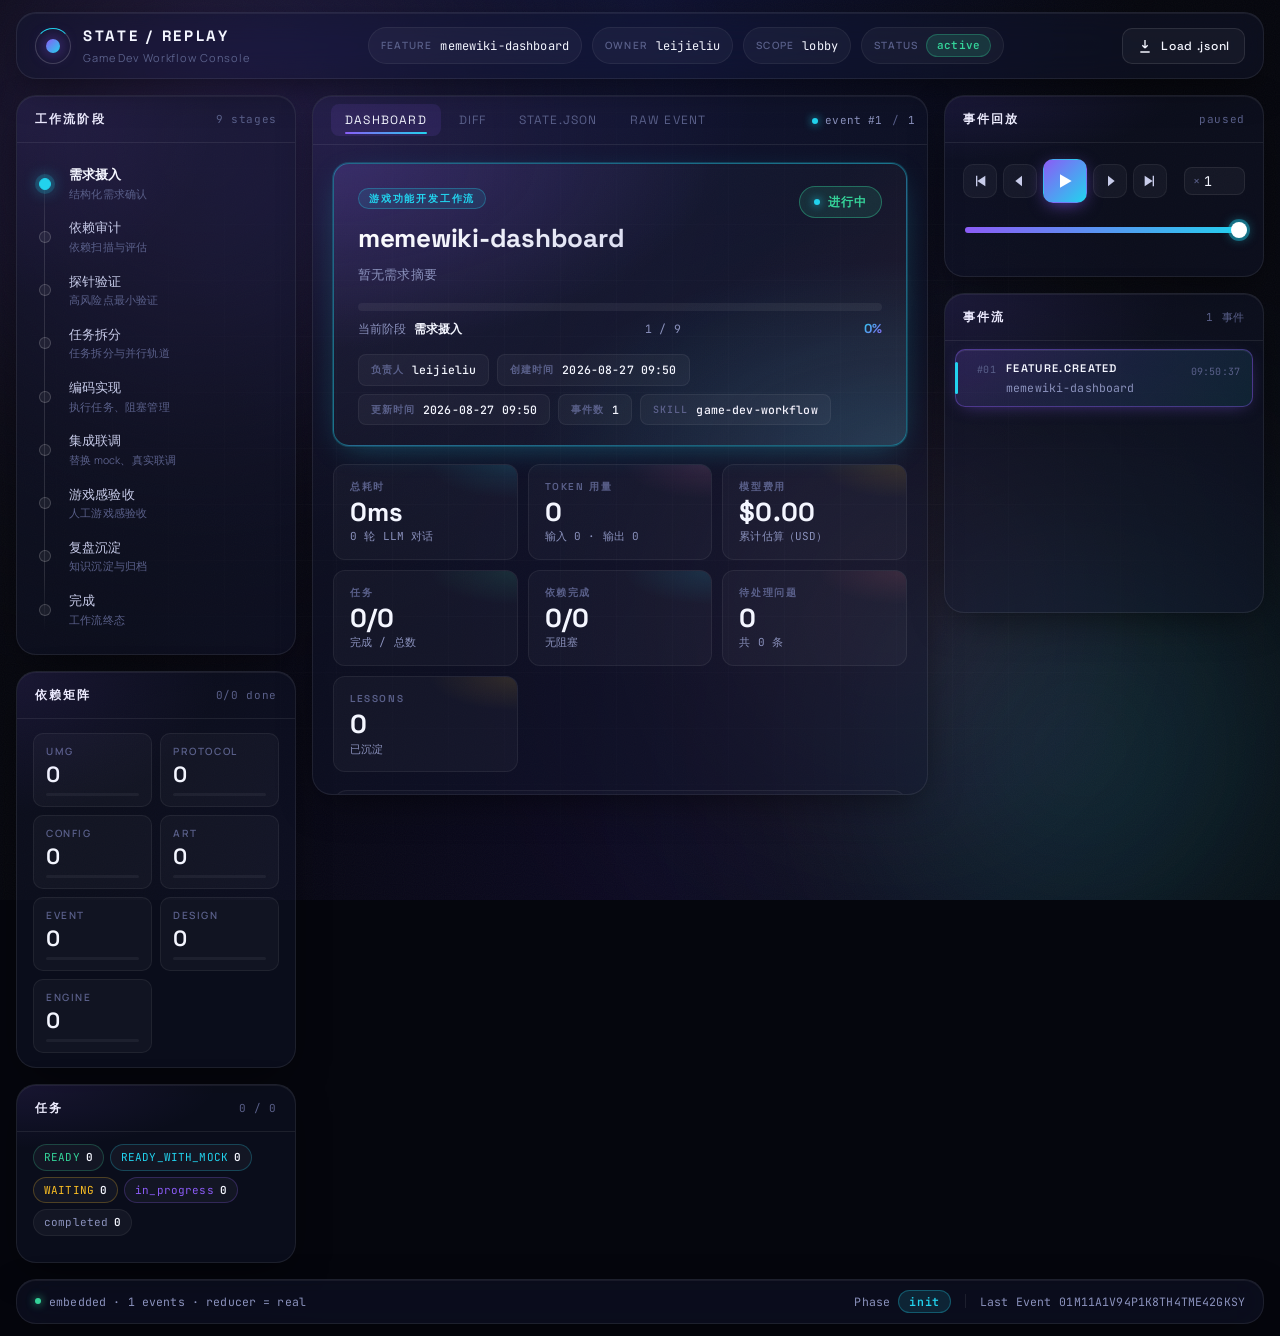
==== .record/leijieliu/workflow/memewiki-dashboard/state.html @ 656564f1 "[leijieliu][memewiki-dashboard] feature-create memewiki-dashboard" ====
<!DOCTYPE html>
<html lang="zh-CN">
<head>
  <meta charset="UTF-8" />
  <meta name="viewport" content="width=device-width, initial-scale=1.0" />
  <title>State Replay · Game Dev Workflow</title>

  <!-- 字体（远程；离线时浏览器回退到 system-ui） -->
  <link rel="preconnect" href="https://fonts.googleapis.com" />
  <link rel="preconnect" href="https://fonts.gstatic.com" crossorigin />
  <link href="https://fonts.googleapis.com/css2?family=Space+Grotesk:wght@400;500;600;700&family=Manrope:wght@300;400;500;600;700&family=JetBrains+Mono:wght@300;400;500;600&display=swap" rel="stylesheet" />

  <style>
/* ==========================================================
   Game Dev Workflow Console · Glassmorphism Deep-Space Theme
   ========================================================== */

/* --- 设计令牌 --- */
:root {
  /* 深空底色 */
  --bg-0: #05060d;
  --bg-1: #0a0c1a;
  --bg-2: #11142a;

  /* 玻璃面板 */
  --glass-bg: rgba(20, 24, 48, 0.42);
  --glass-bg-strong: rgba(28, 32, 60, 0.62);
  --glass-border: rgba(255, 255, 255, 0.08);
  --glass-border-strong: rgba(255, 255, 255, 0.16);
  --glass-shadow: 0 12px 40px -12px rgba(0, 0, 0, 0.6),
                  inset 0 1px 0 0 rgba(255, 255, 255, 0.06);

  /* 文字 */
  --text-0: #f4f6ff;
  --text-1: #c8ccea;
  --text-2: #8b92bd;
  --text-3: #5a608a;

  /* 强调色（霓虹） */
  --accent-violet: #8b5cf6;
  --accent-cyan: #22d3ee;
  --accent-magenta: #f472b6;
  --accent-amber: #fbbf24;
  --accent-emerald: #34d399;
  --accent-rose: #fb7185;

  /* 渐变 */
  --grad-primary: linear-gradient(135deg, #8b5cf6 0%, #22d3ee 100%);
  --grad-warm: linear-gradient(135deg, #f472b6 0%, #fbbf24 100%);

  /* 字体 */
  --font-display: 'Space Grotesk', system-ui, sans-serif;
  --font-body: 'Manrope', system-ui, sans-serif;
  --font-mono: 'JetBrains Mono', 'Fira Code', monospace;

  /* 节奏 */
  --r-sm: 8px;
  --r-md: 14px;
  --r-lg: 20px;
  --r-xl: 28px;
}

/* --- 重置 --- */
*, *::before, *::after { box-sizing: border-box; }
html, body { margin: 0; padding: 0; }
body {
  font-family: var(--font-body);
  font-size: 14px;
  line-height: 1.5;
  color: var(--text-1);
  background: var(--bg-0);
  min-height: 100vh;
  overflow-x: hidden;
  -webkit-font-smoothing: antialiased;
  letter-spacing: 0.01em;
}
button { font-family: inherit; cursor: pointer; border: none; background: none; color: inherit; }
input, select { font-family: inherit; color: inherit; }
ol, ul { list-style: none; padding: 0; margin: 0; }
h1, h2, h3, h4 { margin: 0; font-family: var(--font-display); font-weight: 600; }
code, pre { font-family: var(--font-mono); }

/* --- 深空背景 --- */
.cosmos {
  position: fixed; inset: 0; z-index: -1;
  background:
    radial-gradient(ellipse at top, #0d1030 0%, transparent 55%),
    radial-gradient(ellipse at bottom, #0a0820 0%, transparent 60%),
    var(--bg-0);
  overflow: hidden;
}
.nebula {
  position: absolute;
  border-radius: 50%;
  filter: blur(120px);
  opacity: 0.55;
  mix-blend-mode: screen;
  animation: drift 30s ease-in-out infinite alternate;
}
.nebula--violet {
  width: 700px; height: 700px;
  top: -200px; left: -150px;
  background: radial-gradient(circle, rgba(139, 92, 246, 0.6) 0%, transparent 70%);
}
.nebula--cyan {
  width: 600px; height: 600px;
  bottom: -150px; right: -100px;
  background: radial-gradient(circle, rgba(34, 211, 238, 0.45) 0%, transparent 70%);
  animation-delay: -10s;
}
.nebula--magenta {
  width: 500px; height: 500px;
  top: 40%; left: 50%;
  background: radial-gradient(circle, rgba(244, 114, 182, 0.35) 0%, transparent 70%);
  animation-delay: -20s;
}
@keyframes drift {
  0%   { transform: translate(0, 0) scale(1); }
  50%  { transform: translate(60px, -40px) scale(1.08); }
  100% { transform: translate(-40px, 50px) scale(0.95); }
}

.grid-overlay {
  position: absolute; inset: 0;
  background-image:
    linear-gradient(rgba(255,255,255,0.025) 1px, transparent 1px),
    linear-gradient(90deg, rgba(255,255,255,0.025) 1px, transparent 1px);
  background-size: 56px 56px;
  mask-image: radial-gradient(ellipse at center, black 30%, transparent 80%);
  -webkit-mask-image: radial-gradient(ellipse at center, black 30%, transparent 80%);
}
.noise {
  position: absolute; inset: 0;
  opacity: 0.06;
  pointer-events: none;
  background-image: url("data:image/svg+xml;utf8,<svg xmlns='http://www.w3.org/2000/svg' width='200' height='200'><filter id='n'><feTurbulence type='fractalNoise' baseFrequency='0.9'/></filter><rect width='200' height='200' filter='url(%23n)' opacity='0.7'/></svg>");
}

/* --- 玻璃通用样式 --- */
.glass {
  background: var(--glass-bg);
  backdrop-filter: blur(20px) saturate(140%);
  -webkit-backdrop-filter: blur(20px) saturate(140%);
  border: 1px solid var(--glass-border);
  box-shadow: var(--glass-shadow);
  border-radius: var(--r-lg);
}

/* --- 顶栏 --- */
.topbar {
  position: sticky; top: 12px;
  margin: 12px 16px 0;
  padding: 12px 18px;
  display: grid;
  grid-template-columns: auto 1fr auto;
  gap: 24px;
  align-items: center;
  z-index: 50;
  animation: slideDown 0.6s cubic-bezier(0.2, 0.8, 0.2, 1) both;
}
@keyframes slideDown {
  from { opacity: 0; transform: translateY(-12px); }
  to   { opacity: 1; transform: translateY(0); }
}

.topbar__brand { display: flex; align-items: center; gap: 12px; }
.brand-mark {
  position: relative; width: 36px; height: 36px;
  display: grid; place-items: center;
}
.brand-mark__dot {
  width: 14px; height: 14px; border-radius: 50%;
  background: var(--grad-primary);
  box-shadow: 0 0 16px rgba(139, 92, 246, 0.7);
  animation: pulse 2.4s ease-in-out infinite;
}
.brand-mark__ring {
  position: absolute; inset: 0;
  border: 1px solid rgba(255,255,255,0.18);
  border-radius: 50%;
  border-top-color: var(--accent-cyan);
  animation: spin 6s linear infinite;
}
@keyframes pulse {
  0%, 100% { transform: scale(1); opacity: 1; }
  50%      { transform: scale(1.18); opacity: 0.75; }
}
@keyframes spin { to { transform: rotate(360deg); } }

.brand-text__title {
  font-family: var(--font-display);
  font-weight: 700; font-size: 15px;
  letter-spacing: 0.18em;
  color: var(--text-0);
}
.brand-text__sub {
  font-size: 11px;
  color: var(--text-3);
  letter-spacing: 0.08em;
  margin-top: 2px;
}

.topbar__meta {
  display: flex; gap: 10px;
  flex-wrap: wrap;
  justify-content: center;
}
.meta-chip {
  display: inline-flex; align-items: center; gap: 8px;
  padding: 6px 12px;
  background: rgba(255,255,255,0.04);
  border: 1px solid rgba(255,255,255,0.06);
  border-radius: 999px;
  font-size: 12px;
}
.meta-chip__label {
  color: var(--text-3);
  letter-spacing: 0.12em;
  text-transform: uppercase;
  font-size: 10px;
  font-weight: 600;
}
.meta-chip__value {
  color: var(--text-0);
  font-family: var(--font-mono);
  font-size: 12px;
  max-width: 220px;
  overflow: hidden; text-overflow: ellipsis; white-space: nowrap;
}
.status-pill {
  padding: 2px 10px;
  border-radius: 999px;
  font-size: 11px;
  font-weight: 600;
  background: rgba(52, 211, 153, 0.15);
  color: var(--accent-emerald);
  border: 1px solid rgba(52, 211, 153, 0.3);
}
.status-pill[data-status="blocked"]   { background: rgba(251, 191, 36, 0.15); color: var(--accent-amber); border-color: rgba(251, 191, 36, 0.3);}
.status-pill[data-status="completed"] { background: rgba(34, 211, 238, 0.15); color: var(--accent-cyan); border-color: rgba(34, 211, 238, 0.3);}
.status-pill[data-status="abandoned"] { background: rgba(251, 113, 133, 0.15); color: var(--accent-rose); border-color: rgba(251, 113, 133, 0.3);}

.topbar__actions { display: flex; gap: 8px; }
.glass-button {
  display: inline-flex; align-items: center; gap: 8px;
  padding: 8px 14px;
  font-family: var(--font-display);
  font-size: 12px;
  font-weight: 500;
  letter-spacing: 0.06em;
  color: var(--text-0);
  background: rgba(255,255,255,0.04);
  border: 1px solid rgba(255,255,255,0.1);
  border-radius: 10px;
  transition: all 0.25s cubic-bezier(0.2, 0.8, 0.2, 1);
}
.glass-button:hover {
  background: rgba(139, 92, 246, 0.16);
  border-color: rgba(139, 92, 246, 0.45);
  transform: translateY(-1px);
  box-shadow: 0 6px 22px -8px rgba(139, 92, 246, 0.6);
}

/* --- 主体布局 --- */
.layout {
  display: grid;
  grid-template-columns: 320px 1fr 360px;
  gap: 16px;
  padding: 16px;
  align-items: start;
}
.col { display: flex; flex-direction: column; gap: 16px; }
.col--left  { animation: fadeUp 0.7s 0.1s both cubic-bezier(0.2, 0.8, 0.2, 1); }
.col--center{ animation: fadeUp 0.7s 0.2s both cubic-bezier(0.2, 0.8, 0.2, 1); min-height: 70vh;}
.col--right { animation: fadeUp 0.7s 0.3s both cubic-bezier(0.2, 0.8, 0.2, 1); }
@keyframes fadeUp {
  from { opacity: 0; transform: translateY(20px); }
  to   { opacity: 1; transform: translateY(0); }
}

@media (max-width: 1280px) {
  .layout { grid-template-columns: 280px 1fr 320px; }
}
@media (max-width: 1080px) {
  .layout { grid-template-columns: 1fr; }
}

/* --- 面板通用 --- */
.panel {
  position: relative;
  overflow: hidden;
}
.panel::before {
  content: ""; position: absolute; inset: 0;
  background: radial-gradient(120% 60% at 0% 0%, rgba(139,92,246,0.10), transparent 60%);
  pointer-events: none;
}
.panel__head {
  display: flex; align-items: center; justify-content: space-between;
  padding: 14px 18px;
  border-bottom: 1px solid var(--glass-border);
}
.panel__title {
  font-size: 12px;
  letter-spacing: 0.18em;
  text-transform: uppercase;
  color: var(--text-0);
  font-weight: 600;
}
.panel__hint {
  font-size: 11px;
  color: var(--text-3);
  font-family: var(--font-mono);
  letter-spacing: 0.06em;
}

/* --- 阶段时间线 --- */
.phase-list {
  padding: 14px 16px 18px;
  position: relative;
}
.phase-list::before {
  content: "";
  position: absolute;
  left: 27px; top: 22px; bottom: 22px;
  width: 1px;
  background: linear-gradient(to bottom, transparent, rgba(255,255,255,0.12) 12%, rgba(255,255,255,0.12) 88%, transparent);
}
.phase-item {
  position: relative;
  display: grid;
  grid-template-columns: 24px 1fr;
  gap: 12px;
  padding: 8px 0;
  align-items: center;
}
.phase-item__node {
  width: 12px; height: 12px;
  border-radius: 50%;
  background: rgba(255,255,255,0.06);
  border: 1px solid rgba(255,255,255,0.18);
  margin-left: 6px;
  position: relative;
  transition: all 0.3s ease;
}
.phase-item__label {
  display: flex; flex-direction: column;
}
.phase-item__name {
  font-size: 13px;
  color: var(--text-1);
  font-weight: 500;
}
.phase-item__desc {
  font-size: 10.5px;
  color: var(--text-3);
  margin-top: 2px;
  letter-spacing: 0.02em;
}
.phase-item.is-done .phase-item__node {
  background: var(--accent-emerald);
  border-color: var(--accent-emerald);
  box-shadow: 0 0 12px rgba(52, 211, 153, 0.6);
}
.phase-item.is-done .phase-item__name { color: var(--text-2); }
.phase-item.is-current .phase-item__node {
  background: var(--accent-cyan);
  border-color: var(--accent-cyan);
  box-shadow: 0 0 0 4px rgba(34, 211, 238, 0.18), 0 0 16px rgba(34, 211, 238, 0.7);
  animation: pulse 1.6s ease-in-out infinite;
}
.phase-item.is-current .phase-item__name { color: var(--text-0); font-weight: 600; }

/* --- 依赖网格 --- */
.deps-grid {
  display: grid;
  grid-template-columns: repeat(2, 1fr);
  gap: 8px;
  padding: 14px 16px;
}
.dep-card {
  padding: 10px 12px;
  background: rgba(255,255,255,0.03);
  border: 1px solid rgba(255,255,255,0.06);
  border-radius: 10px;
  display: flex;
  flex-direction: column;
  gap: 4px;
  transition: all 0.2s ease;
}
.dep-card:hover { border-color: rgba(139, 92, 246, 0.4); transform: translateY(-1px); }
.dep-card__type {
  font-size: 10px;
  letter-spacing: 0.16em;
  text-transform: uppercase;
  color: var(--text-3);
  font-weight: 600;
}
.dep-card__count {
  font-family: var(--font-display);
  font-size: 22px;
  font-weight: 600;
  color: var(--text-0);
  line-height: 1;
}
.dep-card__bar {
  height: 3px;
  background: rgba(255,255,255,0.05);
  border-radius: 2px;
  overflow: hidden;
  margin-top: 4px;
}
.dep-card__bar > i {
  display: block; height: 100%;
  background: var(--grad-primary);
  border-radius: 2px;
  transition: width 0.5s cubic-bezier(0.2, 0.8, 0.2, 1);
}

/* --- 任务列表 --- */
.task-summary {
  display: flex; gap: 6px; flex-wrap: wrap;
  padding: 12px 16px 4px;
}
.task-pill {
  display: inline-flex; align-items: center; gap: 6px;
  padding: 4px 10px;
  font-size: 11px;
  font-family: var(--font-mono);
  border-radius: 999px;
  background: rgba(255,255,255,0.04);
  border: 1px solid rgba(255,255,255,0.06);
  color: var(--text-2);
}
.task-pill > b { color: var(--text-0); font-weight: 600; }
.task-pill[data-status="READY"]            { color: var(--accent-emerald); border-color: rgba(52,211,153,0.25);}
.task-pill[data-status="READY_WITH_MOCK"]  { color: var(--accent-cyan); border-color: rgba(34,211,238,0.25);}
.task-pill[data-status="WAITING"]          { color: var(--accent-amber); border-color: rgba(251,191,36,0.25);}
.task-pill[data-status="in_progress"]      { color: var(--accent-violet); border-color: rgba(139,92,246,0.25);}
.task-pill[data-status="completed"]        { color: var(--text-2); border-color: rgba(255,255,255,0.06);}

.task-list {
  padding: 6px 12px 16px;
  max-height: 280px;
  overflow-y: auto;
}
.task-row {
  display: flex; align-items: center; gap: 10px;
  padding: 8px 8px;
  border-radius: 8px;
  transition: background 0.2s;
}
.task-row:hover { background: rgba(255,255,255,0.03); }
.task-row__layer {
  font-size: 10px;
  letter-spacing: 0.1em;
  text-transform: uppercase;
  color: var(--text-3);
  width: 60px;
  font-weight: 600;
}
.task-row__title {
  flex: 1;
  font-size: 12.5px;
  color: var(--text-1);
  overflow: hidden; text-overflow: ellipsis; white-space: nowrap;
}
.task-row__status {
  font-size: 10px;
  font-family: var(--font-mono);
  padding: 2px 8px;
  border-radius: 999px;
  background: rgba(255,255,255,0.05);
  color: var(--text-2);
  letter-spacing: 0.04em;
}
.task-row__status[data-s="READY"]            { color: var(--accent-emerald); background: rgba(52,211,153,0.12);}
.task-row__status[data-s="READY_WITH_MOCK"]  { color: var(--accent-cyan); background: rgba(34,211,238,0.12);}
.task-row__status[data-s="WAITING"]          { color: var(--accent-amber); background: rgba(251,191,36,0.12);}
.task-row__status[data-s="in_progress"]      { color: var(--accent-violet); background: rgba(139,92,246,0.12);}
.task-row__status[data-s="completed"]        { color: var(--text-2);}

/* --- 状态面板（中央） --- */
.panel--state {
  display: flex; flex-direction: column;
  height: calc(100vh - 200px);
  min-height: 600px;
}
.panel__head--tabs { padding: 8px 12px 8px 18px; }
.tabs { display: flex; gap: 4px; }
.tab {
  padding: 8px 14px;
  font-family: var(--font-display);
  font-size: 12px;
  letter-spacing: 0.1em;
  text-transform: uppercase;
  color: var(--text-3);
  border-radius: 8px;
  transition: all 0.2s;
  position: relative;
}
.tab:hover { color: var(--text-1); }
.tab.is-active {
  color: var(--text-0);
  background: rgba(139, 92, 246, 0.12);
}
.tab.is-active::after {
  content: ""; position: absolute;
  left: 14px; right: 14px; bottom: 2px;
  height: 2px;
  background: var(--grad-primary);
  border-radius: 2px;
}

.state-meta { display: flex; align-items: center; gap: 10px; font-family: var(--font-mono); font-size: 11px; color: var(--text-2); }
.state-meta__sep { color: var(--text-3); margin: 0 2px; }

.dot {
  display: inline-block;
  width: 6px; height: 6px;
  border-radius: 50%;
  background: var(--accent-cyan);
  box-shadow: 0 0 8px var(--accent-cyan);
}
.dot--live { background: var(--accent-emerald); box-shadow: 0 0 8px var(--accent-emerald);}

.tab-pane { display: none; flex: 1; overflow-y: auto; padding: 18px 20px; }
.tab-pane.is-active { display: block; }

/* --- JSON 树 --- */
.state-tree {
  font-family: var(--font-mono);
  font-size: 12.5px;
  line-height: 1.7;
  color: var(--text-1);
}
.tree-node { display: block; }
.tree-toggle {
  display: inline-block;
  width: 14px; text-align: center;
  color: var(--text-3);
  cursor: pointer;
  user-select: none;
  font-size: 10px;
  margin-right: 4px;
}
.tree-toggle:hover { color: var(--accent-cyan); }
.tree-key { color: var(--accent-cyan); }
.tree-string { color: var(--accent-emerald); }
.tree-number { color: var(--accent-amber); }
.tree-boolean { color: var(--accent-magenta); }
.tree-null { color: var(--text-3); font-style: italic; }
.tree-bracket { color: var(--text-2); }
.tree-children { padding-left: 22px; border-left: 1px dashed rgba(255,255,255,0.06); margin-left: 4px; }
.tree-children.is-collapsed { display: none; }
.tree-meta { color: var(--text-3); font-size: 11px; margin-left: 6px; }
.tree-line { padding: 1px 0; border-radius: 4px; }
.tree-line.is-changed {
  background: linear-gradient(90deg, rgba(34, 211, 238, 0.16), transparent);
  box-shadow: inset 2px 0 0 var(--accent-cyan);
  animation: flash 1.6s ease-out;
}
@keyframes flash {
  0%   { background: rgba(34, 211, 238, 0.36); }
  100% { background: rgba(34, 211, 238, 0.0); }
}

/* --- Diff 视图 --- */
.diff-head {
  margin-bottom: 16px;
  padding-bottom: 12px;
  border-bottom: 1px solid var(--glass-border);
}
.diff-head__title {
  font-family: var(--font-display);
  font-size: 14px;
  color: var(--text-0);
  font-weight: 600;
}
.diff-head__sub { font-size: 11.5px; color: var(--text-3); margin-top: 4px; font-family: var(--font-mono); }
.diff-body { font-family: var(--font-mono); font-size: 12.5px; line-height: 1.7; }
.diff-row {
  display: grid;
  grid-template-columns: 24px 1fr;
  gap: 10px;
  padding: 4px 8px;
  border-radius: 6px;
  margin-bottom: 2px;
}
.diff-row__sign { font-weight: 600; text-align: center; }
.diff-row__path { color: var(--accent-cyan); }
.diff-row__sep { color: var(--text-3); }
.diff-row__before { color: var(--accent-rose); text-decoration: line-through; opacity: 0.75;}
.diff-row__after  { color: var(--accent-emerald); }
.diff-row--add    { background: rgba(52, 211, 153, 0.06);}
.diff-row--add .diff-row__sign { color: var(--accent-emerald);}
.diff-row--del    { background: rgba(251, 113, 133, 0.06);}
.diff-row--del .diff-row__sign { color: var(--accent-rose);}
.diff-row--mod    { background: rgba(34, 211, 238, 0.06);}
.diff-row--mod .diff-row__sign { color: var(--accent-cyan);}
.diff-empty { color: var(--text-3); font-style: italic; padding: 20px 0; text-align: center;}

/* --- 原始事件 --- */
.raw-event {
  margin: 0;
  font-size: 12.5px;
  line-height: 1.7;
  color: var(--text-1);
  white-space: pre-wrap;
  word-break: break-word;
}

/* --- 播放器 --- */
.player { padding: 16px 18px 18px; }
.player__controls {
  display: flex;
  align-items: center;
  gap: 6px;
  margin-bottom: 14px;
}
.ctrl-btn {
  width: 34px; height: 34px;
  display: grid; place-items: center;
  border-radius: 10px;
  color: var(--text-1);
  background: rgba(255,255,255,0.04);
  border: 1px solid rgba(255,255,255,0.06);
  transition: all 0.2s cubic-bezier(0.2, 0.8, 0.2, 1);
}
.ctrl-btn:hover {
  color: var(--text-0);
  background: rgba(139, 92, 246, 0.16);
  border-color: rgba(139, 92, 246, 0.4);
}
.ctrl-btn--primary {
  width: 44px; height: 44px;
  background: var(--grad-primary);
  color: white;
  border-color: transparent;
  box-shadow: 0 4px 18px -4px rgba(139, 92, 246, 0.7);
}
.ctrl-btn--primary:hover {
  filter: brightness(1.12);
  transform: scale(1.04);
}
.speed-select {
  margin-left: auto;
  display: inline-flex; align-items: center; gap: 4px;
  padding: 4px 8px;
  background: rgba(255,255,255,0.04);
  border: 1px solid rgba(255,255,255,0.08);
  border-radius: 8px;
  font-family: var(--font-mono);
  font-size: 12px;
}
.speed-select label { color: var(--text-3); }
.speed-select select {
  background: transparent; border: none; outline: none; color: var(--text-0);
  appearance: none; -webkit-appearance: none;
  padding-right: 8px; cursor: pointer;
}
.speed-select select option { background: var(--bg-2); }

.player__scrub { position: relative; }
.player__scrub input[type="range"] {
  width: 100%;
  height: 6px;
  -webkit-appearance: none; appearance: none;
  background: rgba(255,255,255,0.06);
  border-radius: 3px;
  outline: none;
  cursor: pointer;
}
.player__scrub input[type="range"]::-webkit-slider-runnable-track {
  height: 6px; border-radius: 3px;
  background: linear-gradient(to right,
    var(--accent-violet) 0%,
    var(--accent-cyan) var(--p, 0%),
    rgba(255,255,255,0.06) var(--p, 0%));
}
.player__scrub input[type="range"]::-webkit-slider-thumb {
  -webkit-appearance: none; appearance: none;
  width: 16px; height: 16px;
  border-radius: 50%;
  background: white;
  margin-top: -5px;
  box-shadow: 0 0 0 3px rgba(34, 211, 238, 0.4), 0 0 12px rgba(34, 211, 238, 0.6);
  cursor: grab;
}
.scrub-ticks {
  position: relative;
  margin-top: 6px;
  height: 14px;
}
.scrub-tick {
  position: absolute;
  top: 0;
  width: 2px; height: 6px;
  background: var(--accent-magenta);
  border-radius: 1px;
  opacity: 0.7;
}

/* --- 事件列表 --- */
.panel--events {
  flex: 1;
  display: flex; flex-direction: column;
  max-height: calc(100vh - 380px);
  min-height: 320px;
}
.event-list {
  flex: 1;
  overflow-y: auto;
  padding: 8px 10px;
}
.event-row {
  display: grid;
  grid-template-columns: 28px 1fr auto;
  gap: 10px;
  padding: 10px 12px;
  margin-bottom: 4px;
  border-radius: 10px;
  cursor: pointer;
  border: 1px solid transparent;
  transition: all 0.2s ease;
  position: relative;
}
.event-row:hover {
  background: rgba(255,255,255,0.03);
  border-color: rgba(255,255,255,0.06);
}
.event-row.is-active {
  background: linear-gradient(135deg, rgba(139, 92, 246, 0.18), rgba(34, 211, 238, 0.10));
  border-color: rgba(139, 92, 246, 0.4);
  box-shadow: inset 0 1px 0 rgba(255,255,255,0.08), 0 4px 18px -8px rgba(139,92,246,0.6);
}
.event-row.is-future {
  opacity: 0.42;
}
.event-row__idx {
  font-family: var(--font-mono);
  font-size: 10px;
  color: var(--text-3);
  text-align: right;
  padding-top: 2px;
  letter-spacing: 0.04em;
}
.event-row__body { min-width: 0; }
.event-row__type {
  font-family: var(--font-display);
  font-size: 11px;
  letter-spacing: 0.12em;
  text-transform: uppercase;
  color: var(--text-0);
  font-weight: 600;
}
.event-row__desc {
  font-size: 11.5px;
  color: var(--text-2);
  margin-top: 2px;
  font-family: var(--font-mono);
  overflow: hidden;
  text-overflow: ellipsis;
  white-space: nowrap;
}
.event-row__time {
  font-family: var(--font-mono);
  font-size: 10px;
  color: var(--text-3);
  white-space: nowrap;
  padding-top: 4px;
}
.event-row__cat {
  position: absolute;
  left: -1px; top: 12px; bottom: 12px;
  width: 3px;
  border-radius: 2px;
  background: var(--accent-violet);
}
.event-row[data-cat="phase"]   .event-row__cat { background: var(--accent-cyan);}
.event-row[data-cat="task"]    .event-row__cat { background: var(--accent-emerald);}
.event-row[data-cat="dep"]     .event-row__cat { background: var(--accent-amber);}
.event-row[data-cat="issue"]   .event-row__cat { background: var(--accent-rose);}
.event-row[data-cat="mock"]    .event-row__cat { background: var(--accent-magenta);}
.event-row[data-cat="meta"]    .event-row__cat { background: var(--text-3);}
.event-row[data-cat="llm"]     .event-row__cat { background: #a855f7;}
.event-row[data-cat="fail"]    .event-row__cat { background: #ef4444;}
.event-row[data-cat="fail"]    { background: rgba(239,68,68,.08); border-left: 2px solid #ef4444; }
.event-row[data-cat="fail"]    .event-row__type { color: #fca5a5; font-weight: 600; }
.event-row[data-cat="fail"]    .event-row__type::before { content: "[FAIL] "; color: #ef4444; }

/* --- 状态栏 --- */
.statusbar {
  margin: 0 16px 12px;
  padding: 10px 18px;
  display: flex; align-items: center; justify-content: space-between;
  font-size: 11.5px;
  font-family: var(--font-mono);
  color: var(--text-2);
}
.statusbar__left, .statusbar__right { display: flex; align-items: center; gap: 8px; }
.statusbar__sep { width: 1px; height: 14px; background: rgba(255,255,255,0.08); margin: 0 6px; }
.phase-pill {
  padding: 2px 10px;
  border-radius: 999px;
  background: rgba(34, 211, 238, 0.12);
  border: 1px solid rgba(34, 211, 238, 0.3);
  color: var(--accent-cyan);
  font-weight: 600;
  letter-spacing: 0.06em;
}

/* --- 滚动条 --- */
::-webkit-scrollbar { width: 8px; height: 8px; }
::-webkit-scrollbar-track { background: transparent; }
::-webkit-scrollbar-thumb {
  background: rgba(255,255,255,0.08);
  border-radius: 4px;
}
::-webkit-scrollbar-thumb:hover { background: rgba(139, 92, 246, 0.4); }

/* --- 选择 --- */
::selection { background: rgba(139, 92, 246, 0.4); color: white; }

/* ==========================================================
   Dashboard：state.json 最终形态渲染
   ========================================================== */

.dashboard {
  display: flex;
  flex-direction: column;
  gap: 18px;
  padding-bottom: 12px;
}

/* ---- Hero ---- */
.db-hero {
  position: relative;
  padding: 22px 24px 20px;
  border-radius: 16px;
  background:
    radial-gradient(120% 120% at 0% 0%, rgba(139, 92, 246, 0.18), transparent 55%),
    radial-gradient(120% 120% at 100% 100%, rgba(34, 211, 238, 0.16), transparent 55%),
    rgba(255, 255, 255, 0.025);
  border: 1px solid rgba(255, 255, 255, 0.08);
  overflow: hidden;
}
.db-hero::after {
  content: "";
  position: absolute; inset: 0;
  background: linear-gradient(135deg, transparent 60%, rgba(244, 114, 182, 0.06));
  pointer-events: none;
}
.db-hero__top {
  display: flex; gap: 16px; align-items: flex-start; justify-content: space-between;
}
.db-hero__title { min-width: 0; flex: 1; }
.db-hero__scope {
  display: inline-block;
  padding: 2px 10px;
  font-size: 10px;
  letter-spacing: 0.18em;
  text-transform: uppercase;
  font-weight: 700;
  color: var(--accent-cyan);
  background: rgba(34, 211, 238, 0.1);
  border: 1px solid rgba(34, 211, 238, 0.3);
  border-radius: 999px;
  margin-bottom: 10px;
  font-family: var(--font-display);
}
.db-hero__title h1 {
  font-family: var(--font-display);
  font-size: 26px;
  font-weight: 700;
  color: var(--text-0);
  letter-spacing: -0.01em;
  margin: 0 0 6px;
  word-break: break-all;
  background: linear-gradient(135deg, #fff 0%, #c8ccea 100%);
  -webkit-background-clip: text;
  background-clip: text;
  -webkit-text-fill-color: transparent;
}
.db-hero__summary {
  margin: 0;
  font-size: 13px;
  color: var(--text-2);
  line-height: 1.6;
  max-width: 720px;
}
.db-hero__status {
  display: flex;
  flex-direction: column;
  align-items: flex-end;
  gap: 8px;
  flex-shrink: 0;
}
.db-status-pill {
  display: inline-flex; align-items: center; gap: 8px;
  padding: 6px 14px;
  border-radius: 999px;
  font-size: 12px;
  font-weight: 600;
  letter-spacing: 0.08em;
  text-transform: uppercase;
  font-family: var(--font-display);
  background: rgba(52, 211, 153, 0.12);
  color: var(--accent-emerald);
  border: 1px solid rgba(52, 211, 153, 0.4);
}
.db-status-pill--blocked   { background: rgba(251, 191, 36, 0.12); color: var(--accent-amber); border-color: rgba(251, 191, 36, 0.4);}
.db-status-pill--completed { background: rgba(34, 211, 238, 0.12); color: var(--accent-cyan); border-color: rgba(34, 211, 238, 0.4);}
.db-status-pill--abandoned { background: rgba(251, 113, 133, 0.12); color: var(--accent-rose); border-color: rgba(251, 113, 133, 0.4);}
.db-signoff {
  font-family: var(--font-display);
  font-size: 10px;
  font-weight: 700;
  letter-spacing: 0.2em;
  padding: 4px 10px;
  border-radius: 6px;
  background: linear-gradient(135deg, var(--accent-amber), var(--accent-magenta));
  color: #0a0c1a;
  box-shadow: 0 4px 14px -4px rgba(244, 114, 182, 0.6);
}

.db-hero__progress {
  margin-top: 18px;
}
.db-progress-bar {
  height: 8px;
  border-radius: 4px;
  background: rgba(255, 255, 255, 0.06);
  overflow: hidden;
  position: relative;
}
.db-progress-bar > i {
  display: block;
  height: 100%;
  background: linear-gradient(90deg, var(--accent-violet), var(--accent-cyan), var(--accent-emerald));
  border-radius: 4px;
  box-shadow: 0 0 16px rgba(34, 211, 238, 0.5);
  transition: width 0.6s cubic-bezier(0.2, 0.8, 0.2, 1);
}
.db-progress-meta {
  display: flex; align-items: center; justify-content: space-between;
  margin-top: 8px;
  font-size: 11.5px;
  font-family: var(--font-mono);
  color: var(--text-2);
}
.db-progress-meta b { color: var(--text-0); font-weight: 600; }
.db-progress-pct {
  font-family: var(--font-display);
  font-size: 13px;
  font-weight: 700;
  background: linear-gradient(135deg, var(--accent-cyan), var(--accent-violet));
  -webkit-background-clip: text;
  background-clip: text;
  -webkit-text-fill-color: transparent;
}

.db-hero__chips {
  margin-top: 16px;
  display: flex;
  flex-wrap: wrap;
  gap: 8px;
}
.db-chip {
  display: inline-flex; align-items: center; gap: 8px;
  padding: 6px 12px;
  background: rgba(255, 255, 255, 0.04);
  border: 1px solid rgba(255, 255, 255, 0.06);
  border-radius: 8px;
  font-size: 11.5px;
  font-family: var(--font-mono);
}
.db-chip > span {
  color: var(--text-3);
  font-size: 10px;
  letter-spacing: 0.1em;
  text-transform: uppercase;
  font-weight: 600;
}
.db-chip > b { color: var(--text-0); font-weight: 500; }
.db-chip > b code { color: var(--accent-cyan); font-size: 11px; }

/* ---- KPI 行 ---- */
.db-kpis {
  display: grid;
  grid-template-columns: repeat(5, 1fr);
  gap: 10px;
}
@media (max-width: 1280px) {
  .db-kpis { grid-template-columns: repeat(3, 1fr); }
}
.db-kpi {
  position: relative;
  padding: 14px 16px;
  background: rgba(255, 255, 255, 0.03);
  border: 1px solid rgba(255, 255, 255, 0.06);
  border-radius: 12px;
  overflow: hidden;
  transition: transform 0.25s, border-color 0.25s;
}
.db-kpi:hover { transform: translateY(-2px); border-color: rgba(255, 255, 255, 0.12); }
.db-kpi__glow {
  position: absolute;
  inset: 0;
  background: radial-gradient(80% 60% at 100% 0%, var(--kpi-c), transparent 60%);
  opacity: 0.12;
  pointer-events: none;
}
.db-kpi__label {
  font-size: 10px;
  letter-spacing: 0.16em;
  text-transform: uppercase;
  color: var(--text-3);
  font-weight: 600;
  font-family: var(--font-display);
}
.db-kpi__value {
  font-family: var(--font-display);
  font-size: 26px;
  font-weight: 700;
  color: var(--text-0);
  margin: 4px 0 2px;
  line-height: 1.1;
}
.db-kpi__sub {
  font-size: 11px;
  color: var(--text-2);
  font-family: var(--font-mono);
}

/* ---- 通用 section ---- */
.db-section {
  position: relative;
  padding: 16px 18px 18px;
  background: rgba(255, 255, 255, 0.02);
  border: 1px solid rgba(255, 255, 255, 0.06);
  border-radius: 14px;
  transition: border-color 0.3s ease;
}
.db-section__title {
  display: flex; align-items: center; gap: 10px;
  font-family: var(--font-display);
  font-size: 12px;
  font-weight: 600;
  letter-spacing: 0.16em;
  text-transform: uppercase;
  color: var(--text-0);
  margin: 0 0 12px;
}
.db-section__hint {
  font-size: 11px;
  color: var(--text-3);
  font-family: var(--font-mono);
  letter-spacing: 0.04em;
  text-transform: none;
  font-weight: 400;
}

/* ---- 变更高亮（应用到任何区块） ---- */
.is-changed {
  border-color: rgba(34, 211, 238, 0.4) !important;
  box-shadow: 0 0 0 1px rgba(34, 211, 238, 0.2), 0 8px 32px -12px rgba(34, 211, 238, 0.4);
  animation: db-flash 1.6s ease-out;
}
@keyframes db-flash {
  0%   { box-shadow: 0 0 0 2px rgba(34, 211, 238, 0.6), 0 0 40px -4px rgba(34, 211, 238, 0.7); }
  100% { box-shadow: 0 0 0 1px rgba(34, 211, 238, 0.2), 0 8px 32px -12px rgba(34, 211, 238, 0.4); }
}

/* ---- External Refs ---- */
.db-refs { display: grid; grid-template-columns: repeat(2, 1fr); gap: 8px; }
.db-ref {
  display: flex; align-items: center; gap: 12px;
  padding: 8px 12px;
  background: rgba(255, 255, 255, 0.03);
  border: 1px solid rgba(255, 255, 255, 0.05);
  border-radius: 8px;
  font-size: 12px;
}
.db-ref--empty { opacity: 0.5; }
.db-ref__label {
  font-size: 10px;
  letter-spacing: 0.14em;
  text-transform: uppercase;
  color: var(--text-3);
  font-weight: 600;
  width: 80px;
  flex-shrink: 0;
}
.db-ref__value { color: var(--text-1); font-family: var(--font-mono); flex: 1; min-width: 0; overflow: hidden; text-overflow: ellipsis; }
.db-ref__value code { color: var(--accent-cyan); }
.db-ref__link { color: var(--accent-cyan); text-decoration: none; border-bottom: 1px dashed rgba(34, 211, 238, 0.4); }
.db-ref__link:hover { color: var(--accent-violet); border-color: var(--accent-violet); }

/* ---- 依赖矩阵 ---- */
.db-deps { display: grid; grid-template-columns: repeat(2, 1fr); gap: 12px; }
@media (max-width: 1280px) { .db-deps { grid-template-columns: 1fr; } }
.db-dep-group {
  padding: 10px 12px;
  background: rgba(255, 255, 255, 0.025);
  border: 1px solid rgba(255, 255, 255, 0.05);
  border-radius: 10px;
}
.db-dep-group__head {
  display: flex; justify-content: space-between; align-items: center;
  margin-bottom: 6px;
}
.db-dep-group__type {
  font-family: var(--font-display);
  font-size: 11px;
  letter-spacing: 0.18em;
  text-transform: uppercase;
  font-weight: 600;
  color: var(--text-0);
}
.db-dep-group__progress {
  font-family: var(--font-mono);
  font-size: 11px;
  color: var(--text-2);
}
.db-dep-group__bar {
  height: 3px;
  border-radius: 2px;
  background: rgba(255, 255, 255, 0.05);
  overflow: hidden;
  margin-bottom: 8px;
}
.db-dep-group__bar > i {
  display: block; height: 100%;
  background: var(--grad-primary);
  transition: width 0.5s cubic-bezier(0.2, 0.8, 0.2, 1);
}
.db-dep-group__items { display: flex; flex-direction: column; gap: 4px; }
.db-dep-empty { color: var(--text-3); font-size: 11px; font-family: var(--font-mono); padding: 4px 0; }
.db-dep-item {
  display: flex; align-items: center; gap: 8px;
  padding: 4px 8px;
  border-radius: 6px;
  font-size: 11.5px;
  font-family: var(--font-mono);
  background: rgba(0, 0, 0, 0.16);
}
.db-dep-item__dot {
  width: 6px; height: 6px;
  border-radius: 50%;
  background: var(--text-3);
  flex-shrink: 0;
}
.db-dep-item[data-status="done"]        .db-dep-item__dot { background: var(--accent-emerald); box-shadow: 0 0 6px var(--accent-emerald);}
.db-dep-item[data-status="in_progress"] .db-dep-item__dot { background: var(--accent-cyan); box-shadow: 0 0 6px var(--accent-cyan);}
.db-dep-item[data-status="pending"]     .db-dep-item__dot { background: var(--accent-amber); }
.db-dep-item[data-status="unknown"]     .db-dep-item__dot { background: var(--text-3);}
.db-dep-item__id { flex: 1; color: var(--text-1); overflow: hidden; text-overflow: ellipsis; white-space: nowrap; }
.db-dep-item__tag {
  font-size: 9px;
  letter-spacing: 0.1em;
  padding: 1px 6px;
  border-radius: 4px;
  background: rgba(251, 113, 133, 0.18);
  color: var(--accent-rose);
  font-weight: 700;
}
.db-dep-item__status {
  font-size: 10px;
  color: var(--text-3);
  letter-spacing: 0.04em;
}
.db-dep-item[data-status="done"]        .db-dep-item__status { color: var(--accent-emerald);}
.db-dep-item[data-status="in_progress"] .db-dep-item__status { color: var(--accent-cyan);}
.db-dep-item[data-status="pending"]     .db-dep-item__status { color: var(--accent-amber);}
.db-dep-item[data-blocking="1"] {
  background: rgba(251, 113, 133, 0.06);
  border: 1px solid rgba(251, 113, 133, 0.18);
}

/* ---- 任务看板 ---- */
.db-board {
  display: grid;
  grid-template-columns: repeat(5, 1fr);
  gap: 8px;
}
@media (max-width: 1280px) { .db-board { grid-template-columns: repeat(2, 1fr); } }
@media (max-width: 800px)  { .db-board { grid-template-columns: 1fr; } }
.db-col {
  background: rgba(255, 255, 255, 0.02);
  border: 1px solid rgba(255, 255, 255, 0.05);
  border-radius: 10px;
  padding: 10px;
  min-width: 0;
}
.db-col > header {
  display: flex; justify-content: space-between; align-items: center;
  padding-bottom: 8px;
  margin-bottom: 8px;
  border-bottom: 1px solid rgba(255, 255, 255, 0.06);
}
.db-col__title {
  font-family: var(--font-display);
  font-size: 10px;
  font-weight: 700;
  letter-spacing: 0.14em;
  text-transform: uppercase;
  color: var(--text-2);
}
.db-col__count {
  font-family: var(--font-mono);
  font-size: 11px;
  color: var(--text-0);
  background: rgba(255, 255, 255, 0.06);
  padding: 1px 7px;
  border-radius: 999px;
  font-weight: 600;
}
.db-col[data-status="READY"]           .db-col__title { color: var(--accent-emerald);}
.db-col[data-status="READY_WITH_MOCK"] .db-col__title { color: var(--accent-cyan);}
.db-col[data-status="WAITING"]         .db-col__title { color: var(--accent-amber);}
.db-col[data-status="in_progress"]     .db-col__title { color: var(--accent-violet);}
.db-col[data-status="completed"]       .db-col__title { color: var(--text-3);}
.db-col__body { display: flex; flex-direction: column; gap: 6px; min-height: 40px; }
.db-col__empty {
  font-size: 11px;
  color: var(--text-3);
  font-family: var(--font-mono);
  padding: 12px 0;
  text-align: center;
  opacity: 0.5;
}
.db-task-card {
  padding: 8px 10px;
  background: rgba(255, 255, 255, 0.03);
  border: 1px solid rgba(255, 255, 255, 0.06);
  border-radius: 8px;
  transition: all 0.2s;
  border-left: 3px solid var(--accent-violet);
}
.db-task-card:hover { transform: translateY(-1px); border-color: rgba(139, 92, 246, 0.3); background: rgba(255,255,255,0.05); }
.db-task-card[data-layer="data"]        { border-left-color: var(--accent-emerald);}
.db-task-card[data-layer="logic"]       { border-left-color: var(--accent-violet);}
.db-task-card[data-layer="protocol"]    { border-left-color: var(--accent-cyan);}
.db-task-card[data-layer="ui"]          { border-left-color: var(--accent-magenta);}
.db-task-card[data-layer="integration"] { border-left-color: var(--accent-amber);}
.db-task-card[data-layer="other"]       { border-left-color: var(--text-3);}
.db-task-card__head {
  display: flex; justify-content: space-between; align-items: center;
  margin-bottom: 4px;
}
.db-task-card__id {
  font-family: var(--font-mono);
  font-size: 10px;
  font-weight: 700;
  color: var(--text-0);
  letter-spacing: 0.06em;
}
.db-task-card__layer {
  font-size: 9px;
  letter-spacing: 0.1em;
  text-transform: uppercase;
  color: var(--text-3);
  font-weight: 600;
}
.db-task-card__title {
  font-size: 11.5px;
  color: var(--text-1);
  line-height: 1.4;
  font-family: var(--font-body);
}
.db-task-card__deps,
.db-task-card__mocks,
.db-task-card__blocker {
  font-size: 10px;
  font-family: var(--font-mono);
  color: var(--text-3);
  margin-top: 4px;
}
.db-task-card__deps code   { color: var(--accent-cyan); background: rgba(34,211,238,0.06); padding: 0 4px; border-radius: 3px; }
.db-task-card__mocks code  { color: var(--accent-magenta); background: rgba(244,114,182,0.06); padding: 0 4px; border-radius: 3px;}
.db-task-card__blocker     { color: var(--accent-rose); }
.db-task-card__blocker code{ color: var(--accent-rose); background: rgba(251,113,133,0.08); padding: 0 4px; border-radius: 3px;}

/* ---- Mock Registry ---- */
.db-mocks { display: flex; flex-direction: column; gap: 6px; }
.db-mock {
  padding: 8px 12px;
  background: rgba(244, 114, 182, 0.05);
  border: 1px solid rgba(244, 114, 182, 0.2);
  border-radius: 8px;
}
.db-mock__id {
  font-family: var(--font-mono);
  font-size: 12px;
  font-weight: 600;
  color: var(--accent-magenta);
  margin-bottom: 4px;
}
.db-mock__meta {
  display: flex; gap: 16px; flex-wrap: wrap;
  font-size: 11px;
  color: var(--text-2);
  font-family: var(--font-mono);
}
.db-mock__meta code { color: var(--text-0); }

/* ---- 通用 list（决策、issue、lesson） ---- */
.db-list { display: flex; flex-direction: column; gap: 6px; }
.db-list-item {
  padding: 8px 12px;
  background: rgba(255, 255, 255, 0.025);
  border: 1px solid rgba(255, 255, 255, 0.05);
  border-radius: 8px;
}
.db-list-item__head {
  display: flex; align-items: center; gap: 10px;
  flex-wrap: wrap;
}
.db-list-item__id {
  font-family: var(--font-mono);
  font-size: 10px;
  color: var(--text-3);
  font-weight: 600;
}
.db-list-item__title {
  flex: 1;
  font-size: 12.5px;
  color: var(--text-0);
  font-weight: 500;
  min-width: 0;
}
.db-list-item__body {
  margin-top: 6px;
  padding-top: 6px;
  border-top: 1px dashed rgba(255, 255, 255, 0.06);
  font-size: 11.5px;
  color: var(--text-2);
  line-height: 1.5;
  font-family: var(--font-mono);
}

/* Issues */
.db-issue__sev,
.db-issue__type,
.db-issue__status,
.db-lesson__type {
  font-size: 9px;
  font-family: var(--font-display);
  font-weight: 700;
  letter-spacing: 0.12em;
  text-transform: uppercase;
  padding: 2px 8px;
  border-radius: 4px;
}
.db-issue__sev { background: rgba(255,255,255,0.06); color: var(--text-2); }
.db-issue[data-sev="high"]     .db-issue__sev { background: rgba(251, 113, 133, 0.18); color: var(--accent-rose);}
.db-issue[data-sev="critical"] .db-issue__sev { background: var(--accent-rose); color: #0a0c1a;}
.db-issue[data-sev="medium"]   .db-issue__sev { background: rgba(251, 191, 36, 0.18); color: var(--accent-amber);}
.db-issue[data-sev="low"]      .db-issue__sev { background: rgba(34, 211, 238, 0.14); color: var(--accent-cyan);}
.db-issue__type { background: rgba(139, 92, 246, 0.15); color: var(--accent-violet);}
.db-issue__status { background: rgba(255,255,255,0.06); color: var(--text-2); }
.db-issue[data-st="fixed"]    .db-issue__status { background: rgba(52, 211, 153, 0.15); color: var(--accent-emerald);}
.db-issue[data-st="open"]     .db-issue__status { background: rgba(251, 191, 36, 0.15); color: var(--accent-amber);}
.db-issue[data-st="answered"] .db-issue__status { background: rgba(34, 211, 238, 0.15); color: var(--accent-cyan);}

.db-lesson__type { background: rgba(251, 191, 36, 0.15); color: var(--accent-amber);}
.db-lesson[data-type="pattern"]  .db-lesson__type { background: rgba(34, 211, 238, 0.15); color: var(--accent-cyan);}
.db-lesson[data-type="pitfall"]  .db-lesson__type { background: rgba(251, 113, 133, 0.15); color: var(--accent-rose);}
.db-lesson[data-type="glossary"] .db-lesson__type { background: rgba(139, 92, 246, 0.15); color: var(--accent-violet);}

/* Notes */
.db-notes { display: flex; flex-direction: column; gap: 4px; }
.db-note {
  display: flex; gap: 10px; align-items: flex-start;
  padding: 6px 10px;
  font-size: 12px;
  background: rgba(255, 255, 255, 0.025);
  border-radius: 6px;
  border-left: 2px solid var(--accent-violet);
}
.db-note__kind {
  font-size: 9px; font-weight: 700;
  letter-spacing: 0.12em; text-transform: uppercase;
  color: var(--accent-violet);
  font-family: var(--font-display);
  padding-top: 2px;
  width: 50px; flex-shrink: 0;
}
.db-note__text { color: var(--text-1); line-height: 1.5; flex: 1; }

/* AI Files */
.db-files { display: flex; flex-wrap: wrap; gap: 6px; }
.db-file {
  padding: 4px 10px;
  font-size: 11px;
  background: rgba(34, 211, 238, 0.06);
  color: var(--accent-cyan);
  border: 1px solid rgba(34, 211, 238, 0.18);
  border-radius: 6px;
  font-family: var(--font-mono);
}

/* Playtest */
.db-playtest { display: grid; grid-template-columns: repeat(2, 1fr); gap: 10px; }
@media (max-width: 1280px) { .db-playtest { grid-template-columns: 1fr; } }
.db-pt-card {
  padding: 10px 14px;
  background: rgba(255, 255, 255, 0.025);
  border: 1px solid rgba(255, 255, 255, 0.05);
  border-radius: 10px;
}
.db-pt-card--pass { border-color: rgba(52, 211, 153, 0.3); background: rgba(52, 211, 153, 0.04);}
.db-pt-card--fail { border-color: rgba(251, 113, 133, 0.3); background: rgba(251, 113, 133, 0.04);}
.db-pt-card__head {
  display: flex; justify-content: space-between; align-items: center;
  margin-bottom: 6px;
}
.db-pt-card__id {
  font-family: var(--font-mono);
  font-size: 11px;
  color: var(--text-2);
}
.db-pt-card__result {
  font-family: var(--font-display);
  font-size: 11px;
  font-weight: 700;
  letter-spacing: 0.16em;
  text-transform: uppercase;
  padding: 2px 10px;
  border-radius: 4px;
  background: var(--accent-emerald);
  color: #0a0c1a;
}
.db-pt-card--fail .db-pt-card__result { background: var(--accent-rose);}
.db-pt-card__rev {
  display: flex; gap: 6px; flex-wrap: wrap;
  margin-bottom: 6px;
}
.db-pt-card__rev code {
  font-size: 10px;
  padding: 2px 8px;
  background: rgba(255, 255, 255, 0.06);
  border-radius: 4px;
  color: var(--text-1);
}
.db-pt-card__notes {
  font-size: 11.5px;
  color: var(--text-2);
  font-family: var(--font-mono);
  line-height: 1.5;
  padding-top: 6px;
  border-top: 1px dashed rgba(255, 255, 255, 0.06);
}

/* Perf */
.db-perf-pill {
  font-size: 10px;
  letter-spacing: 0.14em;
  text-transform: uppercase;
  padding: 2px 8px;
  border-radius: 4px;
  font-weight: 700;
  font-family: var(--font-display);
}
.db-perf-pill--pass            { background: rgba(52, 211, 153, 0.15); color: var(--accent-emerald);}
.db-perf-pill--fail            { background: rgba(251, 113, 133, 0.15); color: var(--accent-rose);}
.db-perf-pill--needs_attention { background: rgba(251, 191, 36, 0.15); color: var(--accent-amber);}
.db-perf {
  display: grid; grid-template-columns: repeat(4, 1fr); gap: 8px;
}
@media (max-width: 1280px) { .db-perf { grid-template-columns: repeat(2, 1fr); } }
.db-perf-cell {
  padding: 8px 12px;
  background: rgba(255, 255, 255, 0.03);
  border: 1px solid rgba(255, 255, 255, 0.05);
  border-radius: 8px;
  display: flex; flex-direction: column; gap: 4px;
}
.db-perf-cell__k {
  font-size: 9px;
  letter-spacing: 0.14em;
  text-transform: uppercase;
  color: var(--text-3);
  font-weight: 600;
  font-family: var(--font-display);
}
/* Lessons */
.db-lesson__scope {
  font-size: 9px;
  letter-spacing: 0.12em;
  text-transform: uppercase;
  font-family: var(--font-mono);
  color: var(--text-3);
  padding: 1px 8px;
  border-radius: 4px;
  background: rgba(255, 255, 255, 0.04);
}

/* Mock resolved 状态 */
.db-mock.is-resolved {
  background: rgba(52, 211, 153, 0.04);
  border-color: rgba(52, 211, 153, 0.18);
}
.db-mock.is-resolved .db-mock__id { color: var(--accent-emerald); text-decoration: line-through; opacity: 0.7;}
.db-mock__tag {
  display: inline-block;
  font-family: var(--font-display);
  font-size: 9px;
  letter-spacing: 0.14em;
  text-transform: uppercase;
  font-weight: 700;
  padding: 1px 7px;
  border-radius: 4px;
  margin-left: 8px;
  background: rgba(52, 211, 153, 0.15);
  color: var(--accent-emerald);
  vertical-align: middle;
}
.db-mock__tag--active {
  background: rgba(244, 114, 182, 0.16);
  color: var(--accent-magenta);
  animation: pulse 2.4s ease-in-out infinite;
}
.db-mock__desc {
  font-size: 11.5px;
  color: var(--text-2);
  margin-bottom: 4px;
  font-family: var(--font-body);
}

/* Decision 样式 */
.db-decision { margin-top: 6px; padding-top: 6px; border-top: 1px dashed rgba(255,255,255,0.06); display: flex; flex-direction: column; gap: 3px; }
.db-decision__chose    { font-size: 12px; color: var(--accent-emerald); font-family: var(--font-mono); }
.db-decision__rejected { font-size: 11.5px; color: var(--text-3); font-family: var(--font-mono); text-decoration: line-through; opacity: 0.7;}
.db-decision__reason   { font-size: 11.5px; color: var(--text-2); font-family: var(--font-body); margin-top: 2px;}

/* Issue blocking + fix_summary */
.db-issue__blocking {
  font-size: 9px;
  font-family: var(--font-display);
  font-weight: 700;
  letter-spacing: 0.14em;
  padding: 2px 8px;
  border-radius: 4px;
  background: var(--accent-rose);
  color: #0a0c1a;
}
.db-issue__fix {
  margin-top: 6px;
  padding: 6px 0 0;
  border-top: 1px dashed rgba(255, 255, 255, 0.06);
  list-style: none;
  font-size: 11.5px;
  font-family: var(--font-mono);
  color: var(--accent-emerald);
}
.db-issue__fix li { padding: 2px 0; }

/* Playtest 额外行 */
.db-pt-card__line {
  display: flex; gap: 8px; align-items: center;
  font-size: 11px;
  font-family: var(--font-mono);
  margin-top: 4px;
}
.db-pt-card__line span {
  font-size: 9px;
  letter-spacing: 0.14em;
  text-transform: uppercase;
  color: var(--text-3);
  font-weight: 600;
  width: 50px;
}
.db-pt-card__line code {
  color: var(--text-1);
  background: rgba(255, 255, 255, 0.04);
  padding: 1px 6px;
  border-radius: 4px;
}

/* AI File 行（带 count） */
.db-file-row {
  display: inline-flex; align-items: center; gap: 6px;
  padding: 4px 10px;
  background: rgba(34, 211, 238, 0.06);
  border: 1px solid rgba(34, 211, 238, 0.18);
  border-radius: 6px;
}
.db-file-row .db-file {
  background: transparent;
  border: none;
  padding: 0;
}
.db-file-count {
  font-size: 10px;
  color: var(--accent-cyan);
  font-family: var(--font-mono);
  font-weight: 700;
  padding: 0 4px;
  border-radius: 3px;
  background: rgba(34, 211, 238, 0.16);
}

/* Task card files indicator */
.db-task-card__files {
  font-size: 10px;
  font-family: var(--font-mono);
  color: var(--text-3);
  margin-top: 4px;
}


/* 兼容性兜底：测试断言要求存在的 id（display:none 不影响 UI） */
.legacy-compat-stub { display: none !important; }
  </style>
</head>
<body>
  <div class="cosmos" aria-hidden="true">
    <div class="nebula nebula--violet"></div>
    <div class="nebula nebula--cyan"></div>
    <div class="nebula nebula--magenta"></div>
    <div class="grid-overlay"></div>
    <div class="noise"></div>
  </div>

  <header class="topbar glass">
    <div class="topbar__brand">
      <div class="brand-mark">
        <span class="brand-mark__dot"></span>
        <span class="brand-mark__ring"></span>
      </div>
      <div class="brand-text">
        <div class="brand-text__title">STATE / REPLAY</div>
        <div class="brand-text__sub">Game Dev Workflow Console</div>
      </div>
    </div>

    <div class="topbar__meta" id="metaBar">
      <div class="meta-chip">
        <span class="meta-chip__label">Feature</span>
        <span class="meta-chip__value" data-meta="feature">—</span>
      </div>
      <div class="meta-chip">
        <span class="meta-chip__label">Owner</span>
        <span class="meta-chip__value" data-meta="owner">—</span>
      </div>
      <div class="meta-chip">
        <span class="meta-chip__label">Scope</span>
        <span class="meta-chip__value" data-meta="scope">—</span>
      </div>
      <div class="meta-chip meta-chip--status">
        <span class="meta-chip__label">Status</span>
        <span class="meta-chip__value status-pill" data-meta="status">—</span>
      </div>
    </div>

    <div class="topbar__actions">
      <label class="file-btn glass-button" title="加载其他 .jsonl 文件以替换内嵌数据">
        <input type="file" id="fileInput" accept=".jsonl,.json,.txt" hidden />
        <svg viewBox="0 0 24 24" width="16" height="16" fill="none" stroke="currentColor" stroke-width="2"><path d="M12 3v12m0 0l-4-4m4 4l4-4M5 21h14"/></svg>
        <span>Load .jsonl</span>
      </label>
    </div>
  </header>

  <main class="layout">
    <aside class="col col--left">
      <section class="panel glass">
        <header class="panel__head">
<h2 class="panel__title">工作流阶段</h2>
          <span class="panel__hint">9 stages</span>
        </header>
        <ol class="phase-list" id="phaseList"></ol>
      </section>

      <section class="panel glass">
        <header class="panel__head">
<h2 class="panel__title">依赖矩阵</h2>
          <span class="panel__hint" id="depsCount">0</span>
        </header>
        <div class="deps-grid" id="depsGrid"></div>
      </section>

      <section class="panel glass">
        <header class="panel__head">
<h2 class="panel__title">任务</h2>
          <span class="panel__hint" id="tasksCount">0 / 0</span>
        </header>
        <div class="task-summary" id="taskSummary"></div>
        <ul class="task-list" id="taskList"></ul>
      </section>
    </aside>

    <section class="col col--center">
      <div class="panel glass panel--state">
        <header class="panel__head panel__head--tabs">
          <div class="tabs" id="tabs">
            <button class="tab is-active" data-tab="dashboard">Dashboard</button>
            <button class="tab" data-tab="diff">Diff</button>
            <button class="tab" data-tab="state">state.json</button>
            <button class="tab" data-tab="raw">Raw Event</button>
          </div>
          <div class="state-meta">
            <span class="state-meta__item">
              <span class="dot"></span>
              event #<span id="curEventIdx">0</span>
              <span class="state-meta__sep">/</span>
              <span id="totalEvents">0</span>
            </span>
          </div>
        </header>

        <div class="tab-pane is-active" data-pane="dashboard">
          <div class="dashboard" id="dashboard"></div>
        </div>

        <div class="tab-pane" data-pane="diff">
          <div class="diff-head" id="diffHead">
            <div class="diff-head__title">No event selected</div>
            <div class="diff-head__sub">点击右侧事件流或拖动进度条查看变化</div>
          </div>
          <div class="diff-body" id="diffBody"></div>
        </div>

        <div class="tab-pane" data-pane="state">
          <div class="state-tree" id="stateTree"></div>
        </div>

        <div class="tab-pane" data-pane="raw">
          <pre class="raw-event" id="rawEvent">// 选中事件后展示原始 payload</pre>
        </div>
      </div>
    </section>

    <aside class="col col--right">
      <section class="panel glass panel--player">
        <header class="panel__head">
<h2 class="panel__title">事件回放</h2>
          <span class="panel__hint" id="playerHint">paused</span>
        </header>

        <div class="player">
          <div class="player__controls">
            <button class="ctrl-btn" id="firstBtn" title="跳到开始">
              <svg viewBox="0 0 24 24" width="16" height="16" fill="currentColor"><path d="M6 4h2v16H6zM20 4l-12 8 12 8z"/></svg>
            </button>
            <button class="ctrl-btn" id="prevBtn" title="上一个事件">
              <svg viewBox="0 0 24 24" width="16" height="16" fill="currentColor"><path d="M15 4l-10 8 10 8V4z"/></svg>
            </button>
            <button class="ctrl-btn ctrl-btn--primary" id="playBtn" title="播放/暂停">
              <svg viewBox="0 0 24 24" width="20" height="20" fill="currentColor" id="playIcon"><path d="M6 4l14 8-14 8V4z"/></svg>
            </button>
            <button class="ctrl-btn" id="nextBtn" title="下一个事件">
              <svg viewBox="0 0 24 24" width="16" height="16" fill="currentColor"><path d="M9 4l10 8-10 8V4z"/></svg>
            </button>
            <button class="ctrl-btn" id="lastBtn" title="跳到结束">
              <svg viewBox="0 0 24 24" width="16" height="16" fill="currentColor"><path d="M16 4h2v16h-2zM4 4l12 8-12 8z"/></svg>
            </button>

            <div class="speed-select">
              <label>×</label>
              <select id="speedSelect">
                <option value="2000">0.5</option>
                <option value="1000" selected>1</option>
                <option value="500">2</option>
                <option value="250">4</option>
                <option value="100">10</option>
              </select>
            </div>
          </div>

          <div class="player__scrub">
            <input type="range" id="scrub" min="0" max="0" value="0" />
            <div class="scrub-ticks" id="scrubTicks"></div>
          </div>
        </div>
      </section>

      <section class="panel glass panel--events">
        <header class="panel__head">
<h2 class="panel__title">事件流</h2>
          <span class="panel__hint" id="eventsCount">0 events</span>
        </header>
        <div class="event-list" id="eventList"></div>
      </section>
    </aside>
  </main>

  <footer class="statusbar glass">
    <div class="statusbar__left">
      <span class="dot dot--live"></span>
      <span id="footerInfo">Ready</span>
    </div>
    <div class="statusbar__right">
      <span>Phase</span>
      <span class="phase-pill" id="footerPhase">init</span>
      <span class="statusbar__sep"></span>
      <span>Last Event</span>
      <code id="footerLastId">—</code>
    </div>
  </footer>

  <!-- ============================================================
       legacy-compat-stub: 兼容现有测试断言（template.test.js）
       这些 id / 控件本玻璃态 UI 不再使用，但保留以确保旧测试通过。
       AI 工具读 state.json 即可，不依赖 DOM。
       ============================================================ -->
  <div class="legacy-compat-stub" aria-hidden="true">
    <div id="schema-banner"></div>
    <div id="playtest-list"></div>
    <div id="perf-detail"></div>
    <div id="ai-changed-list"></div>
    <div id="notes-list"></div>

    <button id="btn-replay-toggle"></button>
    <div id="replay-panel"></div>
    <input id="replay-slider" type="range" />
    <button id="replay-prev"></button>
    <button id="replay-next"></button>
    <button id="replay-play"></button>
    <select id="replay-speed"></select>
    <button id="replay-jump-prev-milestone"></button>
    <button id="replay-jump-next-milestone"></button>
    <button id="replay-compare-open"></button>
    <div id="replay-compare-dialog"></div>
  </div>

<script>
/* ============================================================
 * STATE — 由 snapshot.js 在 STATE_BEGIN/END 之间整体替换
 *
 * 规则：本文件由 CLI 自动生成,禁止手工编辑 STATE 对象。
 *       想改 dashboard 样式 → 修改本模板源文件;
 *       想改 STATE 内容    → 通过 workflow-cli.js 命令。
 * ============================================================ */

/* STATE_BEGIN */
let STATE = {
  "schema_version": 2,
  "feature": "memewiki-dashboard",
  "owner": "leijieliu",
  "createdAt": "2026-08-27T09:50:37Z",
  "updatedAt": "2026-08-27T09:50:37Z",
  "scope": "lobby",
  "workflow_schema": {
    "schema_version": 1,
    "skill_id": "game-dev-workflow",
    "skill_display_name": "游戏功能开发工作流",
    "phases": [
      {
        "id": "init",
        "name": "需求摄入",
        "desc": "结构化需求确认"
      },
      {
        "id": "intake_done",
        "name": "依赖审计",
        "desc": "依赖扫描与评估"
      },
      {
        "id": "dep_audit_done",
        "name": "探针验证",
        "desc": "高风险点最小验证"
      },
      {
        "id": "spike_done",
        "name": "任务拆分",
        "desc": "任务拆分与并行轨道"
      },
      {
        "id": "task_split_done",
        "name": "编码实现",
        "desc": "执行任务、阻塞管理"
      },
      {
        "id": "impl_round_done",
        "name": "集成联调",
        "desc": "替换 mock、真实联调"
      },
      {
        "id": "integration_done",
        "name": "游戏感验收",
        "desc": "人工游戏感验收"
      },
      {
        "id": "playtest_pass",
        "name": "复盘沉淀",
        "desc": "知识沉淀与归档"
      },
      {
        "id": "retro_done",
        "name": "完成",
        "desc": "工作流终态"
      }
    ],
    "dependency_categories": [
      {
        "id": "umg",
        "name": "UMG 蓝图"
      },
      {
        "id": "protocol",
        "name": "网络协议"
      },
      {
        "id": "config",
        "name": "配置表"
      },
      {
        "id": "art",
        "name": "美术资源"
      },
      {
        "id": "event",
        "name": "事件系统"
      },
      {
        "id": "design",
        "name": "策划案"
      },
      {
        "id": "engine",
        "name": "引擎能力"
      }
    ]
  },
  "status": "active",
  "current_phase": "init",
  "final_sign_off": false,
  "external_refs": {
    "tapd": {
      "story_id": "",
      "story_url": ""
    },
    "perforce_cl": null,
    "mr_url": null
  },
  "requirement_summary": "",
  "requirement_doc_path": null,
  "dependencies": {
    "umg": [],
    "protocol": [],
    "config": [],
    "art": [],
    "event": [],
    "design": [],
    "engine": []
  },
  "tasks": {},
  "ready_tasks": [],
  "mock_registry": [],
  "ai_changed_files": [],
  "decisions_log": [],
  "known_issues": [],
  "notes": [],
  "playtest_rounds": [],
  "perf_check": null,
  "lessons_learned": [],
  "llm_usage": {
    "total_input": 0,
    "total_output": 0,
    "total_cache_read": 0,
    "total_cache_creation": 0,
    "total_cost_usd": 0,
    "turn_count": 0,
    "per_model": {},
    "calls": []
  },
  "command_failures": [],
  "total_duration_ms": 0,
  "phases_meta": [
    {
      "id": "init",
      "name": "需求摄入"
    },
    {
      "id": "intake_done",
      "name": "依赖审计"
    },
    {
      "id": "dep_audit_done",
      "name": "探针验证"
    },
    {
      "id": "spike_done",
      "name": "任务拆分"
    },
    {
      "id": "task_split_done",
      "name": "编码实现"
    },
    {
      "id": "impl_round_done",
      "name": "集成联调"
    },
    {
      "id": "integration_done",
      "name": "游戏感验收"
    },
    {
      "id": "playtest_pass",
      "name": "复盘沉淀"
    },
    {
      "id": "retro_done",
      "name": "完成"
    }
  ],
  "event_count": 1,
  "last_event_id": "01M11A1V94P1K8TH4TME42GKSY",
  "_corrupted_count": 0
};
/* STATE_END */

/* ────────────────────────────────────────────────────────────
 * EVENTS：events.jsonl 全量嵌入（用于回放）
 * 由 snapshot.js render 时替换；模板里是占位空数组。
 * ──────────────────────────────────────────────────────────── */
/* EVENTS_BEGIN */
const EVENTS = [
  {
    "id": "01M11A1V94P1K8TH4TME42GKSY",
    "ts": "2026-08-27T09:50:37Z",
    "actor": "leijieliu",
    "type": "feature.created",
    "payload": {
      "feature": "memewiki-dashboard",
      "scope": "lobby",
      "requirement_summary": "",
      "workflow_schema": {
        "schema_version": 1,
        "skill_id": "game-dev-workflow",
        "skill_display_name": "游戏功能开发工作流",
        "phases": [
          {
            "id": "init",
            "name": "需求摄入",
            "desc": "结构化需求确认"
          },
          {
            "id": "intake_done",
            "name": "依赖审计",
            "desc": "依赖扫描与评估"
          },
          {
            "id": "dep_audit_done",
            "name": "探针验证",
            "desc": "高风险点最小验证"
          },
          {
            "id": "spike_done",
            "name": "任务拆分",
            "desc": "任务拆分与并行轨道"
          },
          {
            "id": "task_split_done",
            "name": "编码实现",
            "desc": "执行任务、阻塞管理"
          },
          {
            "id": "impl_round_done",
            "name": "集成联调",
            "desc": "替换 mock、真实联调"
          },
          {
            "id": "integration_done",
            "name": "游戏感验收",
            "desc": "人工游戏感验收"
          },
          {
            "id": "playtest_pass",
            "name": "复盘沉淀",
            "desc": "知识沉淀与归档"
          },
          {
            "id": "retro_done",
            "name": "完成",
            "desc": "工作流终态"
          }
        ],
        "dependency_categories": [
          {
            "id": "umg",
            "name": "UMG 蓝图"
          },
          {
            "id": "protocol",
            "name": "网络协议"
          },
          {
            "id": "config",
            "name": "配置表"
          },
          {
            "id": "art",
            "name": "美术资源"
          },
          {
            "id": "event",
            "name": "事件系统"
          },
          {
            "id": "design",
            "name": "策划案"
          },
          {
            "id": "engine",
            "name": "引擎能力"
          }
        ]
      },
      "skill_id": "game-dev-workflow"
    },
    "cause": null
  }
];
/* EVENTS_END */

/* ────────────────────────────────────────────────────────────
 * REDUCER：lib/reducer.js 内联（用于浏览器端跑 reduce）
 * 由 snapshot.js render 时替换为 reducer.js 实际源码（剥离 module.exports）。
 * 模板里是空 stub，保证模板单文件双击仍能解析（虽然回放不可用）。
 * ──────────────────────────────────────────────────────────── */
/* REDUCER_BEGIN */
// (use strict stripped for inline)
/**
 * reducer.js · events → snapshot 的纯函数
 *
 * 严格按 SCHEMA-V2.md 规范实现。
 * 输入：events 数组（已按 id 字典序排好；事实上 reducer 内会再排一次保险）
 * 输出：顶层 snapshot（含 workflow_schema / llm_usage / command_failures / total_duration_ms 等新增字段）
 *
 * 关键不变式（D-arch-4）：
 *   - 纯函数：不读盘、不写盘、不调 git、不调 cli
 *   - 派生字段（updatedAt / status / final_sign_off / ready_tasks /
 *     dependencies[cat].blocked_tasks / event_count / last_event_id /
 *     total_duration_ms / llm_usage 汇总）
 *     在所有 event 投影完后集中重算，不在每条 event 中递增维护
 *   - 部分更新语义：dep.update / task.set / issue.update 是 merge 不是覆盖
 *   - **动态 dependencies**：state.dependencies 是 {<cat_id>: [...]} map，
 *     cat_id 集合由 state.workflow_schema.dependency_categories 决定
 *
 * 公开 API：
 *   - reduce(events) → state
 *   - createInitialState(feature, owner, scope) → state
 */

// PHASES_META：保留兼容旧代码（模板可能通过 window 引用），实际 render 走 state.workflow_schema.phases
const PHASES_META = [
  { id: "init",             name: "需求摄入" },
  { id: "intake_done",      name: "依赖审计" },
  { id: "dep_audit_done",   name: "探针验证" },
  { id: "spike_done",       name: "任务拆分" },
  { id: "task_split_done",  name: "编码实现" },
  { id: "impl_round_done",  name: "集成联调" },
  { id: "integration_done", name: "游戏感验收" },
  { id: "playtest_pass",    name: "复盘沉淀" },
  { id: "retro_done",       name: "完成" }
];

// FALLBACK schema（旧 feature 无 workflow_schema 时用，与 schema-loader 保持一致）
const FALLBACK_SCHEMA = Object.freeze({
  schema_version: 1,
  skill_id: "game-dev-workflow",
  skill_display_name: "游戏功能开发工作流",
  phases: PHASES_META.map(p => Object.assign({}, p, { desc: "" })),
  dependency_categories: [
    { id: "umg",      name: "UMG 蓝图" },
    { id: "protocol", name: "网络协议" },
    { id: "config",   name: "配置表" },
    { id: "art",      name: "美术资源" },
    { id: "event",    name: "事件系统" },
    { id: "design",   name: "策划案" },
    { id: "engine",   name: "引擎能力" }
  ]
});

// ─────────────────────────────────────────────
// 初始 state 工厂
// ─────────────────────────────────────────────

function _emptyState() {
  return {
    schema_version: 2,
    feature: "",
    owner: "",
    createdAt: "",
    updatedAt: "",
    scope: "lobby",

    // 每个 feature 冻结自己的 workflow schema（B 决策：不回溯）
    // 默认 fallback，feature.created 事件投影时会覆盖
    workflow_schema: _clone(FALLBACK_SCHEMA),

    status: "active",
    current_phase: "init",
    final_sign_off: false,

    external_refs: {
      tapd: { story_id: "", story_url: "" },
      perforce_cl: null,
      mr_url: null
    },

    requirement_summary: "",
    requirement_doc_path: null,

    // 动态 map，key = workflow_schema.dependency_categories[].id
    // 每 category 一个数组；schema 里未声明的 cat_id 会被兜底进 "_uncategorized"
    dependencies: {},

    tasks: {},
    ready_tasks: [],
    mock_registry: [],
    ai_changed_files: [],

    decisions_log: [],
    known_issues: [],
    notes: [],

    playtest_rounds: [],
    perf_check: null,

    lessons_learned: [],

    // LLM usage 累计（turn-level 追加，reducer 派生汇总）
    llm_usage: {
      total_input: 0,
      total_output: 0,
      total_cache_read: 0,
      total_cache_creation: 0,
      total_cost_usd: 0,
      turn_count: 0,
      per_model: {},           // { <model>: {input, output, cost_usd, turns} }
      calls: [],               // 每次 turn 一条 [{ts, model, source, input, output, cost_usd}, ...]
    },

    // 命令执行失败记录（output.js 的 fail 联动追加）
    command_failures: [],

    // 从 events[0].ts 到最后一个 event.ts 的毫秒时长
    total_duration_ms: 0,

    // phases_meta 保留兼容旧模板；新模板从 workflow_schema.phases 读
    phases_meta: PHASES_META,

    event_count: 0,
    last_event_id: null
  };
}

function _clone(o) { return JSON.parse(JSON.stringify(o)); }

/**
 * 给外部用的 createInitialState
 */
function createInitialState(feature, owner, scope, workflowSchema) {
  const s = _emptyState();
  s.feature = feature || "";
  s.owner = owner || "";
  s.scope = scope || "lobby";
  if (workflowSchema) s.workflow_schema = workflowSchema;
  _ensureDepsBuckets(s);
  return s;
}

// ─────────────────────────────────────────────
// 内部 helper
// ─────────────────────────────────────────────

/** 依据 state.workflow_schema 初始化 dependencies map 的桶（幂等） */
function _ensureDepsBuckets(state) {
  const cats = (state.workflow_schema && state.workflow_schema.dependency_categories) || [];
  for (const c of cats) {
    if (!c || !c.id) continue;
    if (!Array.isArray(state.dependencies[c.id])) state.dependencies[c.id] = [];
  }
  // _uncategorized 兜底桶按需创建：只在真正有兜底 dep 时才存在，避免空桶污染视图
  // dep.add 分支里会显式建，此处不无条件创建
}

/** 在 dependencies map 里找 dep.id */
function _findDep(deps, depId) {
  for (const t of Object.keys(deps)) {
    const arr = deps[t] || [];
    for (let i = 0; i < arr.length; i++) {
      if (arr[i].id === depId) return { type: t, idx: i };
    }
  }
  return null;
}

function _findIssue(issues, id) {
  for (let i = 0; i < issues.length; i++) {
    if (issues[i].id === id) return i;
  }
  return -1;
}

function _findMock(mocks, mockId) {
  for (let i = 0; i < mocks.length; i++) {
    if (mocks[i].mock_id === mockId) return i;
  }
  return -1;
}

// ─────────────────────────────────────────────
// 单条 event 投影
// ─────────────────────────────────────────────

function _applyEvent(state, ev) {
  const p = ev.payload || {};
  switch (ev.type) {

    // ===== feature 元 =====
    case "feature.created":
      state.feature = p.feature || state.feature;
      state.owner = ev.actor || state.owner;
      state.scope = p.scope || state.scope;
      if (!state.createdAt) state.createdAt = ev.ts;
      if (p.requirement_summary) state.requirement_summary = p.requirement_summary;
      // 快照 workflow_schema（B 决策：只在 feature.created 时定型）
      if (p.workflow_schema && typeof p.workflow_schema === "object") {
        state.workflow_schema = p.workflow_schema;
      }
      _ensureDepsBuckets(state);
      break;

    case "feature.abandoned":
      state._abandoned = true;
      if (p.reason) {
        state.notes.push({ phase: state.current_phase, text: `[abandoned] ${p.reason}`, ts: ev.ts });
      }
      break;

    case "phase.set":
      if (p.phase) state.current_phase = p.phase;
      break;

    case "refs.set":
      if (p.tapd) state.external_refs.tapd = Object.assign({}, state.external_refs.tapd, p.tapd);
      if (p.perforce_cl !== undefined) state.external_refs.perforce_cl = p.perforce_cl;
      if (p.mr_url !== undefined) state.external_refs.mr_url = p.mr_url;
      break;

    case "requirement.set":
      if (p.summary !== undefined) state.requirement_summary = p.summary;
      if (p.doc_path !== undefined) state.requirement_doc_path = p.doc_path;
      break;

    // ===== 依赖图 =====
    case "dep.add": {
      _ensureDepsBuckets(state);
      let t = p.type;
      // 若 type 不在 schema 声明的 categories 内，落到 _uncategorized 兜底
      if (!Array.isArray(state.dependencies[t])) {
        state.dependencies._uncategorized = state.dependencies._uncategorized || [];
        t = "_uncategorized";
      }
      state.dependencies[t].push({
        id:            p.id,
        original_type: p.type || t,  // 保留原始 type 便于展示
        desc:          p.desc          || "",
        owner:         p.owner         || "",
        status:        p.status        || "unknown",
        eta:           p.eta           || "",
        can_mock:      p.can_mock      || false,
        mock_strategy: p.mock_strategy || "",
        addedAt:       ev.ts,
        deliveredAt:   null,
        blocked_tasks: []
      });
      break;
    }

    case "dep.update": {
      const found = _findDep(state.dependencies, p.id);
      if (!found) break;
      const dep = state.dependencies[found.type][found.idx];
      const patch = {};
      for (const k of ["desc", "owner", "status", "eta", "can_mock", "mock_strategy"]) {
        if (p[k] !== undefined) patch[k] = p[k];
      }
      Object.assign(dep, patch);
      break;
    }

    case "dep.unblock": {
      const found = _findDep(state.dependencies, p.id);
      if (!found) break;
      const dep = state.dependencies[found.type][found.idx];
      dep.status = "done";
      dep.deliveredAt = ev.ts;
      for (const tid of Object.keys(state.tasks)) {
        const t = state.tasks[tid];
        if (t.blocked_by === p.id && t.status === "WAITING") {
          t.blocked_by = null;
          t.status = (t.mock_ids && t.mock_ids.length) ? "READY_WITH_MOCK" : "READY";
        }
      }
      break;
    }

    // ===== 任务 =====
    case "task.set": {
      const id = p.id;
      if (!id) break;
      let task = state.tasks[id];
      if (!task) {
        task = {
          id,
          title: "",
          files: [],
          status: "READY",
          layer: "other",
          blocked_by: null,
          depends_on_tasks: [],
          mock_ids: [],
          completion_criteria: "",
          estimated_lines: 0,
          notes: "",
          failure_reason: "",   // 新增：任务失败原因（Q4-C）
          createdAt: ev.ts,
          completedAt: null,
          failedAt: null
        };
        state.tasks[id] = task;
      }
      for (const k of [
        "title", "files", "status", "layer", "blocked_by",
        "depends_on_tasks", "mock_ids", "completion_criteria",
        "estimated_lines", "notes", "failure_reason"
      ]) {
        if (p[k] !== undefined) task[k] = p[k];
      }
      if (task.status === "completed" && !task.completedAt) task.completedAt = ev.ts;
      if (task.status === "failed" && !task.failedAt) task.failedAt = ev.ts;
      break;
    }

    case "task.complete": {
      const t = state.tasks[p.id];
      if (!t) break;
      t.status = "completed";
      if (!t.completedAt) t.completedAt = ev.ts;
      break;
    }

    // 新增：业务任务失败（Q4-C）
    case "task.fail": {
      const t = state.tasks[p.id];
      if (!t) break;
      t.status = "failed";
      if (!t.failedAt) t.failedAt = ev.ts;
      if (p.failure_reason !== undefined) t.failure_reason = p.failure_reason;
      break;
    }

    // ===== Mock =====
    case "mock.add":
      state.mock_registry.push({
        mock_id:    p.mock_id,
        file:       p.file       || "",
        line:       p.line       || 0,
        desc:       p.desc       || "",
        proto_file: p.proto_file || null,
        task_id:    p.task_id    || null,
        replaced:   false,
        addedAt:    ev.ts,
        resolvedAt: null
      });
      break;

    case "mock.resolve": {
      const idx = _findMock(state.mock_registry, p.mock_id);
      if (idx < 0) break;
      state.mock_registry[idx].replaced = true;
      state.mock_registry[idx].resolvedAt = ev.ts;
      break;
    }

    // ===== 决策 / 问题 / 笔记 =====
    case "decision.add":
      state.decisions_log.push({
        topic:    p.topic    || "",
        chose:    p.chose    || "",
        rejected: p.rejected || [],
        reason:   p.reason   || "",
        ts:       ev.ts,
        author:   p.author   || ev.actor
      });
      break;

    case "issue.add":
      state.known_issues.push({
        id:              p.id,
        type:            p.type     || "bug",
        title:           p.title    || "",
        severity:        p.severity || "low",
        status:          p.status   || "open",
        blocking:        !!p.blocking,
        found_in_phase:  p.found_in_phase || state.current_phase,
        context:         p.context  || "",
        fix_summary:     p.fix_summary || [],
        ts:              ev.ts
      });
      break;

    case "issue.update": {
      const idx = _findIssue(state.known_issues, p.id);
      if (idx < 0) break;
      const issue = state.known_issues[idx];
      for (const k of ["type", "title", "severity", "status", "blocking", "context", "fix_summary"]) {
        if (p[k] !== undefined) issue[k] = p[k];
      }
      break;
    }

    case "note.add":
      state.notes.push({
        phase: p.phase || state.current_phase,
        text:  p.text  || "",
        ts:    ev.ts
      });
      break;

    // ===== 验收 / 性能 =====
    case "playtest.add": {
      const round = state.playtest_rounds.length + 1;
      state.playtest_rounds.push({
        round,
        date:     ev.ts,
        result:   p.result   || "fail",
        approver: p.approver || "",
        issues:   p.issues   || "",
        device:   p.device   || "",
        build_id: p.build_id || ""
      });
      break;
    }

    case "perf.set":
      state.perf_check = {
        fps_low_end:    p.fps_low_end    || 0,
        mem_delta_mb:   p.mem_delta_mb   || 0,
        drawcall_delta: p.drawcall_delta || 0,
        checked_at:     ev.ts,
        status:         p.status || "needs_attention"
      };
      break;

    // ===== 复盘 =====
    case "lesson.add":
      state.lessons_learned.push({
        type:       p.type    || "pitfall",
        title:      p.title   || "",
        content:    p.content || "",
        ts:         ev.ts,
        applies_to: p.applies_to || [state.scope === "both" ? "lobby" : state.scope]
      });
      break;

    // ===== AI 改动 / Session =====
    case "edit.record": {
      const file = p.file;
      if (!file) break;
      const sid = p.session || ev.actor;
      const norm = String(file).replace(/\\/g, "/");
      let entry = state.ai_changed_files.find(e => e.file === norm);
      if (entry) {
        entry.lastAt = ev.ts;
        entry.count = (entry.count || 0) + 1;
        if (sid && !entry.sessions.includes(sid)) entry.sessions.push(sid);
      } else {
        state.ai_changed_files.push({
          file: norm,
          firstAt: ev.ts,
          lastAt: ev.ts,
          count: 1,
          sessions: sid ? [sid] : []
        });
      }
      break;
    }

    case "session.bind":
    case "session.unbind":
      break;

    case "snapshot.rebuild":
      break;

    // ===== 新增：LLM Token 使用（turn-level） =====
    case "llm.usage": {
      // payload: { model, source, input, output, cache_read?, cache_creation?, cost_usd?, turn_count? }
      const model  = p.model  || "unknown";
      const source = p.source || "unknown";
      const inputT   = Math.max(0, Number(p.input)   || 0);
      const outputT  = Math.max(0, Number(p.output)  || 0);
      const cReadT   = Math.max(0, Number(p.cache_read || 0));
      const cCreateT = Math.max(0, Number(p.cache_creation || 0));
      const cost     = Number(p.cost_usd || 0);

      state.llm_usage.total_input        += inputT;
      state.llm_usage.total_output       += outputT;
      state.llm_usage.total_cache_read   += cReadT;
      state.llm_usage.total_cache_creation += cCreateT;
      state.llm_usage.total_cost_usd     += cost;
      state.llm_usage.turn_count         += 1;

      const pm = state.llm_usage.per_model[model] || { input: 0, output: 0, cost_usd: 0, turns: 0 };
      pm.input    += inputT;
      pm.output   += outputT;
      pm.cost_usd += cost;
      pm.turns    += 1;
      state.llm_usage.per_model[model] = pm;

      state.llm_usage.calls.push({
        ts: ev.ts,
        model,
        source,
        input: inputT,
        output: outputT,
        cache_read: cReadT,
        cache_creation: cCreateT,
        cost_usd: cost
      });
      break;
    }

    // ===== 新增：命令失败记录（Q4-C） =====
    case "command.failed":
      state.command_failures.push({
        ts:      ev.ts,
        command: p.command || "",
        args:    p.args || {},
        error:   p.error || "",
        stack:   p.stack || null,
      });
      break;

    default:
      // 未知类型：静默丢弃（防御 event-log 上层拦截失败）
      break;
  }
}

// ─────────────────────────────────────────────
// 派生字段集中重算
// ─────────────────────────────────────────────

function _recomputeDerived(state, events) {
  if (events.length > 0) {
    state.updatedAt = events[events.length - 1].ts;
    // total_duration_ms（Q3 关键指标：总耗时）
    const t0 = Date.parse(events[0].ts);
    const t1 = Date.parse(events[events.length - 1].ts);
    if (!isNaN(t0) && !isNaN(t1) && t1 >= t0) {
      state.total_duration_ms = t1 - t0;
    }
  }

  state.event_count = events.length;
  state.last_event_id = events.length > 0 ? events[events.length - 1].id : null;

  // llm_usage.total_cost_usd 保留 6 位精度
  state.llm_usage.total_cost_usd = Math.round(state.llm_usage.total_cost_usd * 1e6) / 1e6;
  for (const m of Object.keys(state.llm_usage.per_model)) {
    state.llm_usage.per_model[m].cost_usd =
      Math.round(state.llm_usage.per_model[m].cost_usd * 1e6) / 1e6;
  }

  // dependencies[cat].blocked_tasks 反向索引（动态 map，遍历所有桶）
  for (const t of Object.keys(state.dependencies)) {
    for (const dep of state.dependencies[t]) {
      dep.blocked_tasks = [];
    }
  }
  for (const tid of Object.keys(state.tasks)) {
    const task = state.tasks[tid];
    if (!task.blocked_by) continue;
    const found = _findDep(state.dependencies, task.blocked_by);
    if (found) state.dependencies[found.type][found.idx].blocked_tasks.push(tid);
  }

  // ready_tasks
  const completedSet = new Set();
  for (const tid of Object.keys(state.tasks)) {
    if (state.tasks[tid].status === "completed") completedSet.add(tid);
  }
  const ready = [];
  for (const tid of Object.keys(state.tasks)) {
    const t = state.tasks[tid];
    if (!["READY", "READY_WITH_MOCK"].includes(t.status)) continue;
    if (t.blocked_by) continue;
    const deps = t.depends_on_tasks || [];
    if (deps.some(d => !completedSet.has(d))) continue;
    ready.push(tid);
  }
  state.ready_tasks = ready;

  // final_sign_off / status 派生
  // 使用 workflow_schema 里最后一个 phase 作为「终态」标识（原来硬编码 "retro_done"）
  const lastPhaseId = state.workflow_schema
    && state.workflow_schema.phases
    && state.workflow_schema.phases.length
    ? state.workflow_schema.phases[state.workflow_schema.phases.length - 1].id
    : "retro_done";

  state.final_sign_off = state.current_phase === lastPhaseId;

  if (state._abandoned) {
    state.status = "abandoned";
  } else if (state.final_sign_off) {
    state.status = "completed";
  } else {
    const hasWaiting = Object.values(state.tasks).some(t => t.status === "WAITING");
    const hasFailedTasks = Object.values(state.tasks).some(t => t.status === "failed");
    if (hasFailedTasks && state.ready_tasks.length === 0) {
      state.status = "blocked";
    } else if (state.ready_tasks.length === 0 && hasWaiting) {
      state.status = "blocked";
    } else {
      state.status = "active";
    }
  }

  delete state._abandoned;
}

// ─────────────────────────────────────────────
// 公开 API：reduce
// ─────────────────────────────────────────────

function reduce(events) {
  if (!Array.isArray(events)) throw new Error("reduce: events must be an array");

  const sorted = events.slice().sort((a, b) => {
    if (a.id < b.id) return -1;
    if (a.id > b.id) return 1;
    return 0;
  });

  const state = _emptyState();
  for (const ev of sorted) {
    _applyEvent(state, ev);
  }
  _ensureDepsBuckets(state);
  _recomputeDerived(state, sorted);
  return state;
}

// (module.exports stripped for inline)

/* REDUCER_END */

/* ============================================================
 * Legacy compat stubs — 满足 template.test.js 对函数名的断言
 * 实际渲染由下方 App 控制器接管，本块仅占位。
 * ============================================================ */
function renderPlaytest()   { /* legacy stub, real impl in App.renderDashboard */ }
function renderPerf()       { /* legacy stub */ }
function renderAiChanged()  { /* legacy stub */ }
function renderNotes()      { /* legacy stub */ }
function checkSchemaVersion() {
  // 版本不匹配时给出温和提示（非阻断）
  if (STATE && STATE.schema_version !== 2) {
    var b = document.getElementById("schema-banner");
    if (b) b.textContent = "schema_version mismatch: expected 2, got " + STATE.schema_version;
  }
}

/* ============================================================
 * App 控制器（来自 game-dev-workflow 玻璃态模板）
 * ============================================================ */
/* ==========================================================
 * Game Dev Workflow · State Replay Console
 * 主要功能：
 *   1) 加载 .jsonl 事件流（或使用内置 demo）
 *   2) 通过 reducer 把 events 折叠成 state.json
 *   3) 提供事件回放：单步 / 自动播放 / 拖动进度条
 *   4) 展示 state 树、两态 diff、原始 event payload
 * ========================================================== */

(() => {
  "use strict";

  // ===================== 0. 阶段元信息（改为运行时从 STATE.workflow_schema 读取） =====================
  // v2.2 变更：不同 skill 有各自的 workflow schema，phases / dep_categories 都不再硬编码。
  // 每个 feature 在 feature-create 时把自己的 schema 快照到 event，reducer 投影到 state.workflow_schema。
  // 下面这两个变量在 STATE 加载后由 refreshPhaseMeta() 填充；在 STATE 缺失时给 fallback 兜底。
  let PHASE_ORDER = [];
  let PHASE_META = {};
  // 依赖分类元信息：id → {name}
  let DEP_CATEGORY_META = {};
  let DEP_CATEGORY_ORDER = [];

  const FALLBACK_PHASES = [
    { id: "init",             name: "需求摄入",   desc: "结构化需求确认" },
    { id: "intake_done",      name: "依赖审计",   desc: "依赖扫描与评估" },
    { id: "dep_audit_done",   name: "探针验证",   desc: "高风险点最小验证" },
    { id: "spike_done",       name: "任务拆分",   desc: "任务拆分与并行轨道" },
    { id: "task_split_done",  name: "编码实现",   desc: "执行任务、阻塞管理" },
    { id: "impl_round_done",  name: "集成联调",   desc: "替换 mock、真实联调" },
    { id: "integration_done", name: "游戏感验收", desc: "人工游戏感验收" },
    { id: "playtest_pass",    name: "复盘沉淀",   desc: "知识沉淀与归档" },
    { id: "retro_done",       name: "完成",       desc: "工作流终态" }
  ];
  const FALLBACK_DEP_CATS = [
    { id: "umg",      name: "UMG 蓝图" },
    { id: "protocol", name: "网络协议" },
    { id: "config",   name: "配置表" },
    { id: "art",      name: "美术资源" },
    { id: "event",    name: "事件系统" },
    { id: "design",   name: "策划案" },
    { id: "engine",   name: "引擎能力" }
  ];

  /** 从当前 state 刷新 PHASE_ORDER/PHASE_META/DEP_CATEGORY_META（每次 applyCursor 都调） */
  function refreshWorkflowMeta(st) {
    const phases = (st && st.workflow_schema && Array.isArray(st.workflow_schema.phases)
      && st.workflow_schema.phases.length) ? st.workflow_schema.phases : FALLBACK_PHASES;
    PHASE_ORDER = phases.map(p => p.id);
    PHASE_META = {};
    phases.forEach(p => { PHASE_META[p.id] = { name: p.name || p.id, desc: p.desc || "" }; });

    const cats = (st && st.workflow_schema && Array.isArray(st.workflow_schema.dependency_categories)
      && st.workflow_schema.dependency_categories.length) ? st.workflow_schema.dependency_categories : FALLBACK_DEP_CATS;
    DEP_CATEGORY_ORDER = cats.map(c => c.id);
    DEP_CATEGORY_META = {};
    cats.forEach(c => { DEP_CATEGORY_META[c.id] = { name: c.name || c.id }; });
    // 兜底：如果 state.dependencies 里还有 _uncategorized 桶，也纳入渲染顺序
    if (st && st.dependencies && Array.isArray(st.dependencies._uncategorized)
        && st.dependencies._uncategorized.length && !DEP_CATEGORY_ORDER.includes("_uncategorized")) {
      DEP_CATEGORY_ORDER.push("_uncategorized");
      DEP_CATEGORY_META._uncategorized = { name: "未分类" };
    }
  }

  // ===================== 1/2. Reducer 接入 =====================
  // 兼容两种宿主：
  //   - state-template.html / state.html：reduce 是顶层函数（snapshot.js 内联 reducer.js 后产物）
  //   - 工作区 index.html：reducer.bundle.js 把 reduce 挂在 window.GameDevReducer.reduce

  function _resolveReduceFn() {
    if (typeof reduce === "function") return reduce;
    if (typeof window !== "undefined"
        && window.GameDevReducer
        && typeof window.GameDevReducer.reduce === "function") {
      return window.GameDevReducer.reduce;
    }
    return null;
  }

  function reduceEvents(events) {
    const fn = _resolveReduceFn();
    if (!fn) throw new Error("reducer 未加载");
    return fn(events);
  }

  function buildInitialState() {
    const fn = _resolveReduceFn();
    if (fn) return fn([]);
    return {
      schema_version: 2, feature: "", owner: "", createdAt: "", updatedAt: "",
      scope: "lobby", status: "active", current_phase: "init", final_sign_off: false,
      workflow_schema: { schema_version: 1, skill_id: "game-dev-workflow",
        skill_display_name: "游戏功能开发工作流",
        phases: FALLBACK_PHASES, dependency_categories: FALLBACK_DEP_CATS },
      external_refs: { tapd: { story_id: "", story_url: "" }, perforce_cl: null, mr_url: null },
      requirement_summary: "", requirement_doc_path: null,
      dependencies: {},
      tasks: {}, ready_tasks: [], mock_registry: [], ai_changed_files: [],
      decisions_log: [], known_issues: [], notes: [],
      playtest_rounds: [], perf_check: null, lessons_learned: [],
      llm_usage: { total_input: 0, total_output: 0, total_cache_read: 0,
        total_cache_creation: 0, total_cost_usd: 0, turn_count: 0, per_model: {}, calls: [] },
      command_failures: [], total_duration_ms: 0,
      phases_meta: [], event_count: 0, last_event_id: null
    };
  }



  // ===================== 3. 工具函数 =====================
  function deepClone(o) {
    return JSON.parse(JSON.stringify(o));
  }

  function isObject(v) { return v !== null && typeof v === "object" && !Array.isArray(v); }

  function escapeHtml(s) {
    return String(s).replace(/[&<>"']/g, (c) =>
      ({ "&": "&amp;", "<": "&lt;", ">": "&gt;", '"': "&quot;", "'": "&#39;" }[c])
    );
  }

  function truncate(s, n) {
    s = String(s);
    return s.length > n ? s.slice(0, n - 1) + "…" : s;
  }

  // 计算两个 state 之间的扁平 diff
  // 返回 [{ path, kind: 'add'|'del'|'mod', before, after }]
  function diffStates(prev, next, basePath = "", out = []) {
    if (prev === next) return out;
    if (!isObject(prev) && !Array.isArray(prev) || !isObject(next) && !Array.isArray(next)) {
      // 基本类型：直接比较
      if (JSON.stringify(prev) !== JSON.stringify(next)) {
        out.push({ path: basePath || "(root)", kind: "mod", before: prev, after: next });
      }
      return out;
    }

    const keys = new Set([...Object.keys(prev || {}), ...Object.keys(next || {})]);
    for (const k of keys) {
      const a = prev ? prev[k] : undefined;
      const b = next ? next[k] : undefined;
      const path = basePath ? `${basePath}.${k}` : k;
      if (a === undefined) {
        out.push({ path, kind: "add", before: undefined, after: b });
      } else if (b === undefined) {
        out.push({ path, kind: "del", before: a, after: undefined });
      } else if (typeof a !== typeof b) {
        out.push({ path, kind: "mod", before: a, after: b });
      } else if (isObject(a) && isObject(b)) {
        diffStates(a, b, path, out);
      } else if (Array.isArray(a) && Array.isArray(b)) {
        if (JSON.stringify(a) !== JSON.stringify(b)) {
          // 简化：数组只记一次整体变更（避免 diff 过于零碎）
          out.push({ path, kind: "mod", before: a, after: b });
        }
      } else if (JSON.stringify(a) !== JSON.stringify(b)) {
        out.push({ path, kind: "mod", before: a, after: b });
      }
    }
    return out;
  }

  // ===================== 4. JSON 树渲染 =====================
  // 支持折叠/展开，并对 changedPaths Set 中的路径作高亮闪烁
  function renderTree(value, container, changedPaths) {
    container.innerHTML = "";
    container.appendChild(buildNode(value, "", true, changedPaths || new Set(), 0));
  }

  function buildNode(value, path, expanded, changedPaths, depth) {
    const wrapper = document.createElement("div");
    wrapper.className = "tree-node";
    const line = document.createElement("div");
    line.className = "tree-line";
    if (changedPaths.has(path)) line.classList.add("is-changed");

    const keyName = path.split(".").pop();

    if (Array.isArray(value)) {
      const toggle = makeToggle(expanded);
      line.appendChild(toggle);
      if (path) line.appendChild(spanKey(keyName));
      line.appendChild(spanText(`${path ? ": " : ""}`, "tree-bracket"));
      line.appendChild(spanText("[", "tree-bracket"));
      line.appendChild(spanText(` ${value.length} `, "tree-meta"));
      const collapsedHint = spanText(value.length ? "…" : "", "tree-bracket");
      line.appendChild(collapsedHint);
      line.appendChild(spanText("]", "tree-bracket"));
      wrapper.appendChild(line);

      const children = document.createElement("div");
      children.className = "tree-children" + (expanded ? "" : " is-collapsed");
      value.forEach((v, i) => {
        const childPath = path ? `${path}.${i}` : String(i);
        children.appendChild(buildNode(v, childPath, depth < 1, changedPaths, depth + 1));
      });
      wrapper.appendChild(children);

      toggle.addEventListener("click", () => {
        const collapsed = children.classList.toggle("is-collapsed");
        toggle.textContent = collapsed ? "▸" : "▾";
        collapsedHint.textContent = collapsed && value.length ? "…" : "";
      });
    } else if (isObject(value)) {
      const toggle = makeToggle(expanded);
      line.appendChild(toggle);
      if (path) line.appendChild(spanKey(keyName));
      const keys = Object.keys(value);
      line.appendChild(spanText(`${path ? ": " : ""}`, "tree-bracket"));
      line.appendChild(spanText("{", "tree-bracket"));
      line.appendChild(spanText(` ${keys.length} `, "tree-meta"));
      const collapsedHint = spanText(keys.length ? "…" : "", "tree-bracket");
      line.appendChild(collapsedHint);
      line.appendChild(spanText("}", "tree-bracket"));
      wrapper.appendChild(line);

      const children = document.createElement("div");
      children.className = "tree-children" + (expanded ? "" : " is-collapsed");
      keys.forEach((k) => {
        const childPath = path ? `${path}.${k}` : k;
        children.appendChild(buildNode(value[k], childPath, depth < 1, changedPaths, depth + 1));
      });
      wrapper.appendChild(children);

      toggle.addEventListener("click", () => {
        const collapsed = children.classList.toggle("is-collapsed");
        toggle.textContent = collapsed ? "▸" : "▾";
        collapsedHint.textContent = collapsed && keys.length ? "…" : "";
      });
    } else {
      // 叶子
      line.appendChild(spanText("  ", "tree-toggle"));
      if (path) line.appendChild(spanKey(keyName));
      line.appendChild(spanText(": ", "tree-bracket"));
      line.appendChild(renderPrimitive(value));
      wrapper.appendChild(line);
    }
    return wrapper;
  }

  function makeToggle(expanded) {
    const t = document.createElement("span");
    t.className = "tree-toggle";
    t.textContent = expanded ? "▾" : "▸";
    return t;
  }
  function spanText(text, cls) {
    const s = document.createElement("span");
    s.className = cls || "";
    s.textContent = text;
    return s;
  }
  function spanKey(name) {
    const s = document.createElement("span");
    s.className = "tree-key";
    s.textContent = `"${name}"`;
    return s;
  }
  function renderPrimitive(v) {
    const s = document.createElement("span");
    if (v === null) { s.className = "tree-null"; s.textContent = "null"; }
    else if (typeof v === "string") { s.className = "tree-string"; s.textContent = `"${v}"`; }
    else if (typeof v === "number") { s.className = "tree-number"; s.textContent = String(v); }
    else if (typeof v === "boolean") { s.className = "tree-boolean"; s.textContent = String(v); }
    else { s.textContent = String(v); }
    return s;
  }

  // ===================== 5. 控制器 =====================
  const App = {
    events: [],
    states: [], // states[i] = 应用 events[0..i-1] 之后的状态; states[0] = 初始
    cursor: 0, // 当前事件指针。0=未应用任何事件
    timer: null,
    speedMs: 1000,

    init() {
      this.bindUI();
      this.renderPhases();

      if (!_resolveReduceFn()) {
        this.setFooter("Reducer 未加载");
        alert("reducer 未加载（既找不到全局 reduce 函数，也找不到 window.GameDevReducer.reduce）。");
        return;
      }

      // 优先级：
      //   1) EVENTS         —— state-template.html / state.html 由 snapshot.js 注入
      //   2) EMBEDDED_EVENTS —— 工作区独立 HTML 生成器输出
      //   3) DEMO_EVENTS    —— 工作区开发预览
      let events = [];
      let source = "empty";
      if (typeof EVENTS !== "undefined" && Array.isArray(EVENTS) && EVENTS.length) {
        events = EVENTS; source = "embedded";
      } else if (Array.isArray(window.EMBEDDED_EVENTS) && window.EMBEDDED_EVENTS.length) {
        events = window.EMBEDDED_EVENTS; source = "embedded";
      } else if (Array.isArray(window.DEMO_EVENTS) && window.DEMO_EVENTS.length) {
        events = window.DEMO_EVENTS; source = "demo";
      }

      this.loadEvents(events, source);
    },

    bindUI() {
      const $ = (id) => document.getElementById(id);
      // loadDemoBtn 在生成的独立 HTML 中已去掉，所以做空值守卫
      const demoBtn = $("loadDemoBtn");
      if (demoBtn) {
        demoBtn.addEventListener("click", () => this.loadEvents(window.DEMO_EVENTS || [], "demo"));
      }
      $("fileInput").addEventListener("change", (e) => this.handleFile(e.target.files[0]));

      $("playBtn").addEventListener("click", () => this.togglePlay());
      $("prevBtn").addEventListener("click", () => this.step(-1));
      $("nextBtn").addEventListener("click", () => this.step(+1));
      $("firstBtn").addEventListener("click", () => this.seek(0));
      $("lastBtn").addEventListener("click", () => this.seek(this.events.length));

      $("scrub").addEventListener("input", (e) => {
        this.pause();
        this.seek(parseInt(e.target.value, 10));
      });
      $("speedSelect").addEventListener("change", (e) => {
        this.speedMs = parseInt(e.target.value, 10);
        if (this.timer) { this.pause(); this.play(); }
      });

      // tabs
      document.querySelectorAll(".tab").forEach((btn) => {
        btn.addEventListener("click", () => {
          document.querySelectorAll(".tab").forEach((b) => b.classList.remove("is-active"));
          document.querySelectorAll(".tab-pane").forEach((p) => p.classList.remove("is-active"));
          btn.classList.add("is-active");
          document.querySelector(`[data-pane="${btn.dataset.tab}"]`).classList.add("is-active");
        });
      });

      // 键盘快捷键：← → 单步，space 播放/暂停
      document.addEventListener("keydown", (e) => {
        if (e.target.tagName === "INPUT" || e.target.tagName === "SELECT") return;
        if (e.key === "ArrowLeft")  { e.preventDefault(); this.step(-1); }
        if (e.key === "ArrowRight") { e.preventDefault(); this.step(+1); }
        if (e.code === "Space")     { e.preventDefault(); this.togglePlay(); }
      });
    },

    // 渲染左侧 phase 时间线（静态 + 当前阶段高亮）
    renderPhases() {
      const list = document.getElementById("phaseList");
      list.innerHTML = "";
      PHASE_ORDER.forEach((key) => {
        const item = document.createElement("li");
        item.className = "phase-item";
        item.dataset.phase = key;
        item.innerHTML = `
          <span class="phase-item__node"></span>
          <span class="phase-item__label">
            <span class="phase-item__name">${escapeHtml(PHASE_META[key]?.name || key)}</span>
            <span class="phase-item__desc">${escapeHtml(PHASE_META[key]?.desc || "")}</span>
          </span>`;
        list.appendChild(item);
      });
    },

    updatePhaseHighlight(currentPhase) {
      const idx = PHASE_ORDER.indexOf(currentPhase);
      document.querySelectorAll(".phase-item").forEach((el, i) => {
        el.classList.toggle("is-done",    i <  idx);
        el.classList.toggle("is-current", i === idx);
      });
    },

    handleFile(file) {
      if (!file) return;
      const reader = new FileReader();
      reader.onload = () => {
        try {
          const text = String(reader.result);
          // 兼容 .jsonl 或 .json（数组）
          let evts;
          if (text.trim().startsWith("[")) {
            evts = JSON.parse(text);
          } else {
            evts = text.split(/\r?\n/)
              .map((l) => l.trim())
              .filter(Boolean)
              .map((l) => JSON.parse(l));
          }
          this.loadEvents(evts, "file");
          this.setFooter(`Loaded ${evts.length} events from ${file.name}`);
        } catch (err) {
          alert("解析失败：" + err.message);
        }
      };
      reader.readAsText(file);
    },

    // 加载事件流并预计算所有快照
    // source: "embedded" | "file" | "demo"
    loadEvents(evts, source) {
      this.pause();
      this.events = (evts || []).slice();

      // 预计算 states[0..N]：states[i] = reduce(events[0..i-1])
      this.states = new Array(this.events.length + 1);
      this.states[0] = buildInitialState();
      for (let i = 0; i < this.events.length; i++) {
        this.states[i + 1] = reduceEvents(this.events.slice(0, i + 1));
      }

      this.cursor = this.events.length; // 默认跳到末态
      this.renderEventList();
      this.renderScrub();
      this.applyCursor(true);

      const tag = source === "embedded" ? "embedded" :
                  source === "file"     ? "file"     :
                  source === "demo"     ? "demo"     : "loaded";
      this.setFooter(`${tag} · ${this.events.length} events · reducer = real`);
    },

    renderEventList() {
      const list = document.getElementById("eventList");
      list.innerHTML = "";
      this.events.forEach((evt, i) => {
        const row = document.createElement("div");
        row.className = "event-row";
        row.dataset.idx = i;
        row.dataset.cat = categorize(evt.type);
        const time = new Date(evt.ts).toLocaleTimeString("en-US", { hour12: false });
        // v2.2：事件描述自动从 payload 提取关键字段（命令失败重点展示 error）
        let desc = evt.desc || "";
        if (!desc && evt.payload) {
          const p = evt.payload;
          if (evt.type === "command.failed") desc = (p.error || "").slice(0, 80);
          else if (evt.type === "task.fail") desc = `✖ ${p.id || ""} — ${(p.failure_reason || "").slice(0, 60)}`;
          else if (evt.type === "llm.usage") desc = `${p.model || "unknown"} in=${p.input || 0} out=${p.output || 0} $${(p.cost_usd || 0).toFixed(4)}`;
          else if (p.id) desc = String(p.id);
          else if (p.phase) desc = `→ ${p.phase}`;
          else if (p.title) desc = String(p.title).slice(0, 60);
          else if (p.feature) desc = String(p.feature);
        }
        row.innerHTML = `
          <span class="event-row__cat"></span>
          <span class="event-row__idx">#${String(i + 1).padStart(2, "0")}</span>
          <div class="event-row__body">
            <div class="event-row__type">${escapeHtml(evt.type)}</div>
            <div class="event-row__desc">${escapeHtml(desc)}</div>
          </div>
          <div class="event-row__time">${time}</div>`;
        row.addEventListener("click", () => {
          this.pause();
          this.seek(i + 1);
        });
        list.appendChild(row);
      });
      document.getElementById("eventsCount").textContent = `${this.events.length} 事件`;
      document.getElementById("totalEvents").textContent = String(this.events.length);
    },

    renderScrub() {
      const scrub = document.getElementById("scrub");
      scrub.min = "0";
      scrub.max = String(this.events.length);
      scrub.value = String(this.cursor);
      this.updateScrubBar();

      // 在 scrub 下方画 phase 切换 tick（真实事件类型是 phase.set）
      const ticks = document.getElementById("scrubTicks");
      ticks.innerHTML = "";
      const total = this.events.length || 1;
      this.events.forEach((evt, i) => {
        if (evt.type === "phase.set") {
          const tick = document.createElement("span");
          tick.className = "scrub-tick";
          tick.style.left = `calc(${(i + 1) / total * 100}% - 1px)`;
          tick.title = `→ ${(evt.payload && evt.payload.phase) || ""}`;
          ticks.appendChild(tick);
        }
      });
    },

    updateScrubBar() {
      const scrub = document.getElementById("scrub");
      const pct = this.events.length === 0 ? 0 : (this.cursor / this.events.length) * 100;
      scrub.style.setProperty("--p", pct + "%");
      scrub.value = String(this.cursor);
    },

    // 应用 cursor 对应的状态：
    //   - 渲染状态树
    //   - 计算当前事件的 diff（cursor>0 时）
    //   - 高亮事件流当前行
    applyCursor(force) {
      const cur = this.states[this.cursor];
      const prev = this.cursor > 0 ? this.states[this.cursor - 1] : null;
      const evt = this.cursor > 0 ? this.events[this.cursor - 1] : null;

      // v2.2：每次 cursor 变化都刷新 workflow meta（feature.created 事件应用后 workflow_schema 才落地）
      refreshWorkflowMeta(cur);
      // 阶段时间线依赖 PHASE_ORDER，也在这里重渲染（幂等：DOM 内容替换）
      this.renderPhases();

      this.renderMeta(cur);
      this.updatePhaseHighlight(cur.current_phase);
      this.renderDeps(cur);
      this.renderTasks(cur);
      this.renderRawEvent(evt);

      // diff
      const diff = evt ? diffStates(prev, cur) : [];
      this.renderDiff(evt, diff, prev, cur);

      // 计算变更路径集合（用于树和 dashboard 的高亮）
      const changedPaths = new Set();
      diff.forEach((d) => {
        const parts = d.path.split(".");
        for (let i = 1; i <= parts.length; i++) {
          changedPaths.add(parts.slice(0, i).join("."));
        }
      });

      // tree（高亮变更路径）
      renderTree(cur, document.getElementById("stateTree"), changedPaths);

      // dashboard（最终形态渲染）
      this.renderDashboard(cur, prev, changedPaths);

      // event-list 高亮 + 滚动
      document.querySelectorAll(".event-row").forEach((el, i) => {
        el.classList.toggle("is-active", i + 1 === this.cursor);
        el.classList.toggle("is-future", i + 1 > this.cursor);
      });
      const active = document.querySelector(".event-row.is-active");
      if (active) active.scrollIntoView({ behavior: "smooth", block: "nearest" });

      // 顶部 / 底部计数
      document.getElementById("curEventIdx").textContent = String(this.cursor);
      document.getElementById("footerPhase").textContent = cur.current_phase || "—";
      document.getElementById("footerLastId").textContent = cur.last_event_id || "—";
      this.updateScrubBar();
    },

    renderMeta(st) {
      const setMeta = (k, v) => {
        const el = document.querySelector(`[data-meta="${k}"]`);
        if (el) el.textContent = v || "—";
      };
      setMeta("feature", st.feature);
      setMeta("owner", st.owner);
      setMeta("scope", st.scope);
      setMeta("status", st.status);
      const statusEl = document.querySelector(`[data-meta="status"]`);
      if (statusEl) statusEl.dataset.status = st.status;
    },

    renderDeps(st) {
      const types = ["umg", "protocol", "config", "art", "event", "design", "engine"];
      const grid = document.getElementById("depsGrid");
      grid.innerHTML = "";
      let total = 0, done = 0;
      types.forEach((t) => {
        const arr = st.dependencies[t] || [];
        const tDone = arr.filter((d) => d.status === "done").length;
        total += arr.length; done += tDone;
        const pct = arr.length ? Math.round((tDone / arr.length) * 100) : 0;
        const card = document.createElement("div");
        card.className = "dep-card";
        card.innerHTML = `
          <div class="dep-card__type">${t}</div>
          <div class="dep-card__count">${arr.length}</div>
          <div class="dep-card__bar"><i style="width:${pct}%"></i></div>`;
        grid.appendChild(card);
      });
      document.getElementById("depsCount").textContent = `${done}/${total} done`;
    },

    renderTasks(st) {
      const tasks = Object.values(st.tasks || {});
      const counts = { READY: 0, READY_WITH_MOCK: 0, WAITING: 0, in_progress: 0, completed: 0 };
      tasks.forEach((t) => { if (counts[t.status] !== undefined) counts[t.status]++; });

      const summary = document.getElementById("taskSummary");
      summary.innerHTML = "";
      Object.entries(counts).forEach(([k, v]) => {
        const pill = document.createElement("span");
        pill.className = "task-pill";
        pill.dataset.status = k;
        pill.innerHTML = `${k} <b>${v}</b>`;
        summary.appendChild(pill);
      });

      const list = document.getElementById("taskList");
      list.innerHTML = "";
      tasks.forEach((t) => {
        const row = document.createElement("li");
        row.className = "task-row";
        row.innerHTML = `
          <span class="task-row__layer">${escapeHtml(t.layer || "")}</span>
          <span class="task-row__title" title="${escapeHtml(t.title)}">${escapeHtml(t.title)}</span>
          <span class="task-row__status" data-s="${escapeHtml(t.status)}">${escapeHtml(t.status)}</span>`;
        list.appendChild(row);
      });

      document.getElementById("tasksCount").textContent = `${counts.completed} / ${tasks.length}`;
    },

    // ====== Dashboard：state.json 最终形态渲染 ======
    // 把 state.json 的全部字段拆成可视化区块，鸟瞰整个 feature 当前状态
    renderDashboard(st, prev, changedPaths) {
      const root = document.getElementById("dashboard");
      const isChanged = (p) => {
        // 只要任何变更路径以 p 为前缀，就视为该卡片有变化
        for (const c of changedPaths) {
          if (c === p || c.startsWith(p + ".")) return true;
        }
        return false;
      };

      // ---- Hero：feature 标题 + 状态 ----
      const phaseIdx = Math.max(0, PHASE_ORDER.indexOf(st.current_phase));
      const phaseProgress = PHASE_ORDER.length
        ? Math.round(((phaseIdx + (st.status === "completed" ? 1 : 0)) / PHASE_ORDER.length) * 100)
        : 0;

      // ---- 统计聚合 ----
      const tasks = Object.values(st.tasks || {});
      const taskCounts = { READY: 0, READY_WITH_MOCK: 0, WAITING: 0, in_progress: 0, completed: 0, failed: 0 };
      tasks.forEach((t) => { if (taskCounts[t.status] !== undefined) taskCounts[t.status]++; });

      // 动态依赖分类：来自 state.workflow_schema.dependency_categories，加上 _uncategorized 兜底
      const depTypes = (DEP_CATEGORY_ORDER && DEP_CATEGORY_ORDER.length)
        ? DEP_CATEGORY_ORDER.slice()
        : Object.keys(st.dependencies || {});
      let depTotal = 0, depDone = 0, depBlocking = 0;
      depTypes.forEach((k) => {
        const arr = (st.dependencies && st.dependencies[k]) || [];
        depTotal += arr.length;
        depDone += arr.filter((d) => d.status === "done").length;
        depBlocking += arr.filter((d) => d.blocking && d.status !== "done").length;
      });

      const issuesOpen = (st.known_issues || []).filter((i) => i.status === "open").length;
      const issuesAll = (st.known_issues || []).length;

      // ---- 关键指标（Q3）：总耗时 / Token / 费用 ----
      const durMs = Number(st.total_duration_ms || 0);
      const durLabel = formatDurationMs(durMs);
      const usage = st.llm_usage || { total_input: 0, total_output: 0, total_cost_usd: 0, turn_count: 0 };
      const totalTokens = (usage.total_input || 0) + (usage.total_output || 0);
      const tokenLabel = formatTokens(totalTokens);
      const costLabel  = formatCostUsd(usage.total_cost_usd || 0);

      // Command failures 概要（Q4）
      const cmdFails = (st.command_failures || []).length;

      const html = `
        <!-- Hero -->
        <section class="db-hero ${isChanged("feature") || isChanged("current_phase") || isChanged("status") ? "is-changed" : ""}">
          <div class="db-hero__top">
            <div class="db-hero__title">
              <span class="db-hero__scope">${escapeHtml(st.workflow_schema?.skill_display_name || st.scope || "—")}</span>
              <h1>${escapeHtml(st.feature || "未命名 feature")}</h1>
              <p class="db-hero__summary">${escapeHtml(st.requirement_summary || "暂无需求摘要")}</p>
            </div>
            <div class="db-hero__status">
              <div class="db-status-pill db-status-pill--${st.status}">
                <span class="dot"></span>${escapeHtml(translateStatus(st.status))}
              </div>
              ${st.final_sign_off ? `<div class="db-signoff">已完成签收</div>` : ""}
            </div>
          </div>

          <div class="db-hero__progress">
            <div class="db-progress-bar">
              <i style="width:${phaseProgress}%"></i>
            </div>
            <div class="db-progress-meta">
              <span>当前阶段 <b>${escapeHtml(PHASE_META[st.current_phase]?.name || st.current_phase)}</b></span>
              <span>${phaseIdx + 1} / ${PHASE_ORDER.length}</span>
              <span class="db-progress-pct">${phaseProgress}%</span>
            </div>
          </div>

          <div class="db-hero__chips">
            <div class="db-chip"><span>负责人</span><b>${escapeHtml(st.owner || "—")}</b></div>
            <div class="db-chip"><span>创建时间</span><b>${formatTs(st.createdAt)}</b></div>
            <div class="db-chip"><span>更新时间</span><b>${formatTs(st.updatedAt)}</b></div>
            <div class="db-chip"><span>事件数</span><b>${st.event_count || 0}</b></div>
            <div class="db-chip"><span>Skill</span><b>${escapeHtml(st.workflow_schema?.skill_id || "—")}</b></div>
          </div>
        </section>

        <!-- KPI 卡片行（v2.2 新增：总耗时 / Token / 费用；保留：任务、依赖、问题、Lessons） -->
        <section class="db-kpis">
          ${kpiCard("总耗时", durLabel, `${(usage.turn_count || 0)} 轮 LLM 对话`, "var(--accent-cyan)", isChanged("total_duration_ms"))}
          ${kpiCard("Token 用量", tokenLabel, `输入 ${formatTokens(usage.total_input || 0)} · 输出 ${formatTokens(usage.total_output || 0)}`, "var(--accent-magenta)", isChanged("llm_usage"))}
          ${kpiCard("模型费用", costLabel, "累计估算（USD）", "var(--accent-amber)", isChanged("llm_usage"))}
          ${kpiCard("任务", `${taskCounts.completed}/${tasks.length}`, taskCounts.failed ? `${taskCounts.failed} 项失败` : "完成 / 总数", "var(--accent-emerald)", isChanged("tasks"))}
          ${kpiCard("依赖完成", `${depDone}/${depTotal}`, depBlocking ? `${depBlocking} 项阻塞中` : "无阻塞", "var(--accent-cyan)", isChanged("dependencies"))}
          ${kpiCard("待处理问题", String(issuesOpen), `共 ${issuesAll} 条`, "var(--accent-rose)", isChanged("known_issues"))}
          ${kpiCard("Lessons", String((st.lessons_learned || []).length), "已沉淀", "var(--accent-amber)", isChanged("lessons_learned"))}
          ${cmdFails > 0 ? kpiCard("命令失败", String(cmdFails), "见事件流红色标注", "var(--accent-rose)", isChanged("command_failures")) : ""}
        </section>

        <!-- 外部引用 -->
        <section class="db-section ${isChanged("external_refs") ? "is-changed" : ""}">
          <h3 class="db-section__title">外部引用</h3>
          <div class="db-refs">
            ${refRow("TAPD 需求", st.external_refs?.tapd?.story_id, st.external_refs?.tapd?.story_url)}
            ${refRow("Perforce CL", st.external_refs?.perforce_cl, null)}
            ${refRow("MR / PR", st.external_refs?.mr_url, st.external_refs?.mr_url)}
            ${refRow("需求文档", st.requirement_doc_path, null)}
          </div>
        </section>

        <!-- 依赖矩阵（动态分类：来自 workflow_schema.dependency_categories） -->
        <section class="db-section ${isChanged("dependencies") ? "is-changed" : ""}">
          <h3 class="db-section__title">依赖矩阵 <span class="db-section__hint">${depDone}/${depTotal} 已完成</span></h3>
          <div class="db-deps">
            ${depTypes.map((k) => renderDepGroup(k, (st.dependencies && st.dependencies[k]) || [])).join("")}
          </div>
        </section>

        <!-- 任务看板（按状态分列，含 failed 红卡） -->
        <section class="db-section ${isChanged("tasks") || isChanged("ready_tasks") ? "is-changed" : ""}">
          <h3 class="db-section__title">任务看板 <span class="db-section__hint">${tasks.length} 个任务</span></h3>
          <div class="db-board">
            ${["READY", "READY_WITH_MOCK", "in_progress", "WAITING", "completed", "failed"].map((s) => {
              const arr = tasks.filter((t) => t.status === s);
              if (s === "failed" && arr.length === 0) return "";
              return `
                <div class="db-col" data-status="${s}">
                  <header><span class="db-col__title">${escapeHtml(translateTaskStatus(s))}</span><span class="db-col__count">${arr.length}</span></header>
                  <div class="db-col__body">
                    ${arr.length === 0 ? `<div class="db-col__empty">—</div>` : arr.map(taskCard).join("")}
                  </div>
                </div>`;
            }).join("")}
          </div>
        </section>

        <!-- 决策日志 -->
        ${(st.decisions_log || []).length ? `
        <section class="db-section ${isChanged("decisions_log") ? "is-changed" : ""}">
          <h3 class="db-section__title">决策日志 <span class="db-section__hint">${st.decisions_log.length}</span></h3>
          <ul class="db-list">
            ${st.decisions_log.map((d) => `
              <li class="db-list-item">
                <div class="db-list-item__head">
                  <span class="db-list-item__title">${escapeHtml(d.topic || "")}</span>
                  ${d.author ? `<span class="db-list-item__id">@${escapeHtml(d.author)}</span>` : ""}
                </div>
                <div class="db-decision">
                  <div class="db-decision__chose">✓ ${escapeHtml(d.chose || "")}</div>
                  ${(d.rejected && d.rejected.length) ? `<div class="db-decision__rejected">✗ ${d.rejected.map((r) => escapeHtml(r)).join(" / ")}</div>` : ""}
                  ${d.reason ? `<div class="db-decision__reason">${escapeHtml(d.reason)}</div>` : ""}
                </div>
              </li>`).join("")}
          </ul>
        </section>` : ""}

        <!-- 已知问题 -->
        ${(st.known_issues || []).length ? `
        <section class="db-section ${isChanged("known_issues") ? "is-changed" : ""}">
          <h3 class="db-section__title">已知问题 <span class="db-section__hint">${issuesOpen} 待处理 / ${issuesAll} 总数</span></h3>
          <ul class="db-list">
            ${st.known_issues.map((i) => `
              <li class="db-list-item db-issue" data-sev="${escapeHtml(i.severity || "low")}" data-st="${escapeHtml(i.status || "open")}">
                <div class="db-list-item__head">
                  <span class="db-issue__sev">${escapeHtml(i.severity || "low")}</span>
                  <span class="db-issue__type">${escapeHtml(i.type || "")}</span>
                  <span class="db-list-item__title">${escapeHtml(i.title || "")}</span>
                  ${i.blocking ? `<span class="db-issue__blocking">阻塞</span>` : ""}
                  <span class="db-issue__status">${escapeHtml(i.status || "")}</span>
                </div>
                ${i.context ? `<div class="db-list-item__body">${escapeHtml(i.context)}</div>` : ""}
                ${(i.fix_summary && i.fix_summary.length) ? `
                  <ul class="db-issue__fix">
                    ${i.fix_summary.map((f) => `<li>→ ${escapeHtml(f)}</li>`).join("")}
                  </ul>` : ""}
              </li>`).join("")}
          </ul>
        </section>` : ""}

        <!-- 命令失败明细（Q4-C 新增：CLI 命令执行失败逐条列出，Tasks 层业务失败已在 Tasks Board 展示） -->
        ${(st.command_failures || []).length ? `
        <section class="db-section is-warn ${isChanged("command_failures") ? "is-changed" : ""}">
          <h3 class="db-section__title">命令失败明细 <span class="db-section__hint">${st.command_failures.length} 条</span></h3>
          <ul class="db-list">
            ${st.command_failures.map((f) => `
              <li class="db-list-item db-cmdfail">
                <div class="db-list-item__head">
                  <span class="db-issue__sev" style="background:rgba(239,68,68,.24);color:#fca5a5">FAIL</span>
                  <span class="db-list-item__title"><code>${escapeHtml(f.command || "")}</code></span>
                  <span class="db-issue__status">${formatTs(f.ts)}</span>
                </div>
                <div class="db-list-item__body">${escapeHtml(f.error || "")}</div>
              </li>`).join("")}
          </ul>
        </section>` : ""}

        <!-- 失败任务详情：把 failure_reason 展开列出（Q4-C 业务步骤失败） -->
        ${(function() {
          const failed = tasks.filter(t => t.status === "failed");
          if (!failed.length) return "";
          return `
          <section class="db-section is-warn ${isChanged("tasks") ? "is-changed" : ""}">
            <h3 class="db-section__title">失败任务原因 <span class="db-section__hint">${failed.length} 条</span></h3>
            <ul class="db-list">
              ${failed.map((t) => `
                <li class="db-list-item db-cmdfail">
                  <div class="db-list-item__head">
                    <span class="db-issue__sev" style="background:rgba(239,68,68,.24);color:#fca5a5">FAILED</span>
                    <span class="db-list-item__title"><code>${escapeHtml(t.id)}</code> ${escapeHtml(t.title || "")}</span>
                  </div>
                  <div class="db-list-item__body">${escapeHtml(t.failure_reason || "(未填写原因)")}</div>
                </li>`).join("")}
            </ul>
          </section>`;
        })()}

        <!-- AI 改动文件 -->
        ${(st.ai_changed_files || []).length ? `
        <section class="db-section ${isChanged("ai_changed_files") ? "is-changed" : ""}">
          <h3 class="db-section__title">AI 改动文件 <span class="db-section__hint">${st.ai_changed_files.length} 个文件 · ${st.ai_changed_files.reduce((a, f) => a + (f.count || 0), 0)} 次编辑</span></h3>
          <div class="db-files">
            ${st.ai_changed_files.map((f) => `
              <div class="db-file-row" title="${escapeHtml((f.sessions || []).join(", "))}">
                <code class="db-file">${escapeHtml(f.file || "")}</code>
                <span class="db-file-count">×${f.count || 1}</span>
              </div>`).join("")}
          </div>
        </section>` : ""}

        <!-- 性能检查（仅 game-dev-workflow 会有；其他 skill 无 perf_check 数据时隐藏） -->
        ${st.perf_check ? `
        <section class="db-section ${isChanged("perf_check") ? "is-changed" : ""}">
          <h3 class="db-section__title">性能检查
            <span class="db-perf-pill db-perf-pill--${escapeHtml(st.perf_check.status)}">${escapeHtml(st.perf_check.status)}</span>
          </h3>
          <div class="db-perf">
            <div class="db-perf-cell"><span class="db-perf-cell__k">低端机 FPS</span><span class="db-perf-cell__v">${escapeHtml(String(st.perf_check.fps_low_end ?? "—"))}</span></div>
            <div class="db-perf-cell"><span class="db-perf-cell__k">内存 Δ (MB)</span><span class="db-perf-cell__v">${escapeHtml(String(st.perf_check.mem_delta_mb ?? "—"))}</span></div>
            <div class="db-perf-cell"><span class="db-perf-cell__k">Drawcall Δ</span><span class="db-perf-cell__v">${escapeHtml(String(st.perf_check.drawcall_delta ?? "—"))}</span></div>
            <div class="db-perf-cell"><span class="db-perf-cell__k">检查时间</span><span class="db-perf-cell__v" style="font-size:11px">${escapeHtml(formatTs(st.perf_check.checked_at))}</span></div>
          </div>
        </section>` : ""}

        <!-- LLM 用量分模型明细（v2.2 新增） -->
        ${(function() {
          const pm = (st.llm_usage && st.llm_usage.per_model) || {};
          const keys = Object.keys(pm);
          if (!keys.length) return "";
          return `
          <section class="db-section ${isChanged("llm_usage") ? "is-changed" : ""}">
            <h3 class="db-section__title">模型用量明细 <span class="db-section__hint">${keys.length} 个模型 · ${st.llm_usage.turn_count} 轮</span></h3>
            <div class="db-files">
              ${keys.map((m) => {
                const u = pm[m];
                return `<div class="db-file-row">
                  <code class="db-file">${escapeHtml(m)}</code>
                  <span class="db-file-count">${u.turns} 轮 · ${formatTokens((u.input||0)+(u.output||0))} tokens · ${formatCostUsd(u.cost_usd || 0)}</span>
                </div>`;
              }).join("")}
            </div>
          </section>`;
        })()}

        <!-- Lessons Learned（复盘沉淀） -->
        ${(st.lessons_learned || []).length ? `
        <section class="db-section ${isChanged("lessons_learned") ? "is-changed" : ""}">
          <h3 class="db-section__title">复盘沉淀 <span class="db-section__hint">${st.lessons_learned.length}</span></h3>
          <ul class="db-list">
            ${st.lessons_learned.map((l) => `
              <li class="db-list-item db-lesson" data-type="${escapeHtml(l.type || "pattern")}">
                <div class="db-list-item__head">
                  <span class="db-lesson__type">${escapeHtml(l.type || "pattern")}</span>
                  <span class="db-list-item__title">${escapeHtml(l.title || "")}</span>
                  ${(l.applies_to && l.applies_to.length) ? `<span class="db-lesson__scope">${l.applies_to.map((s) => escapeHtml(s)).join("/")}</span>` : ""}
                </div>
                ${l.content ? `<div class="db-list-item__body">${escapeHtml(l.content)}</div>` : ""}
              </li>`).join("")}
          </ul>
        </section>` : ""}
      `;

      root.innerHTML = html;
    },

    renderDiff(evt, diff, prev, cur) {
      const head = document.getElementById("diffHead");
      const body = document.getElementById("diffBody");

      if (!evt) {
        head.innerHTML = `
          <div class="diff-head__title">No event applied</div>
          <div class="diff-head__sub">这是初始 state.json 快照</div>`;
        body.innerHTML = `<div class="diff-empty">还未应用任何事件</div>`;
        return;
      }

      head.innerHTML = `
        <div class="diff-head__title">
          ${escapeHtml(evt.type)}
          <span style="color:var(--text-3); font-size:11px; margin-left:8px;">${escapeHtml(evt.id)}</span>
        </div>
        <div class="diff-head__sub">${escapeHtml(evt.desc || "")} · ${new Date(evt.ts).toLocaleString()}</div>`;

      if (diff.length === 0) {
        body.innerHTML = `<div class="diff-empty">该事件未对 state 产生可见变更</div>`;
        return;
      }

      body.innerHTML = "";
      diff.forEach((d) => {
        const row = document.createElement("div");
        row.className = `diff-row diff-row--${d.kind}`;
        const sign = d.kind === "add" ? "+" : d.kind === "del" ? "−" : "~";
        row.innerHTML = `
          <span class="diff-row__sign">${sign}</span>
          <div>
            <span class="diff-row__path">${escapeHtml(d.path)}</span>
            ${d.kind === "mod" ? `
              <div><span class="diff-row__before">${escapeHtml(truncate(JSON.stringify(d.before), 200))}</span></div>
              <div><span class="diff-row__after">${escapeHtml(truncate(JSON.stringify(d.after), 200))}</span></div>
            ` : d.kind === "add" ? `
              <div><span class="diff-row__after">${escapeHtml(truncate(JSON.stringify(d.after), 200))}</span></div>
            ` : `
              <div><span class="diff-row__before">${escapeHtml(truncate(JSON.stringify(d.before), 200))}</span></div>
            `}
          </div>`;
        body.appendChild(row);
      });
    },

    renderRawEvent(evt) {
      const pre = document.getElementById("rawEvent");
      if (!evt) { pre.textContent = "// 选中事件后展示原始 payload"; return; }
      pre.textContent = JSON.stringify(evt, null, 2);
    },

    // 控制
    seek(n) {
      n = Math.max(0, Math.min(this.events.length, n));
      this.cursor = n;
      this.applyCursor(false);
    },
    step(delta) {
      this.pause();
      this.seek(this.cursor + delta);
    },
    play() {
      if (this.events.length === 0) return;
      if (this.cursor >= this.events.length) this.cursor = 0;
      document.getElementById("playerHint").textContent = "playing";
      document.getElementById("playIcon").innerHTML = '<path d="M6 4h4v16H6zM14 4h4v16h-4z"/>';
      this.timer = setInterval(() => {
        if (this.cursor >= this.events.length) { this.pause(); return; }
        this.cursor += 1;
        this.applyCursor(false);
      }, this.speedMs);
    },
    pause() {
      if (this.timer) { clearInterval(this.timer); this.timer = null; }
      document.getElementById("playerHint").textContent = "paused";
      document.getElementById("playIcon").innerHTML = '<path d="M6 4l14 8-14 8V4z"/>';
    },
    togglePlay() { this.timer ? this.pause() : this.play(); },

    setFooter(msg) {
      document.getElementById("footerInfo").textContent = msg;
    },
  };

  // 事件分类（用于左侧色条）—— 真实事件类型形如 "dep.add" / "task.set"
  function categorize(type) {
    if (type === "command.failed" || type === "task.fail") return "fail";
    if (type === "llm.usage") return "llm";
    if (type.startsWith("phase.") || type.startsWith("feature.")) return "phase";
    if (type.startsWith("task."))    return "task";
    if (type.startsWith("dep."))     return "dep";
    if (type.startsWith("issue."))   return "issue";
    if (type.startsWith("mock."))    return "mock";
    if (type.startsWith("playtest.") || type.startsWith("perf.") || type.startsWith("lesson.")) return "phase";
    if (type.startsWith("decision.") || type.startsWith("note.") || type.startsWith("requirement.") || type.startsWith("refs.")) return "meta";
    if (type.startsWith("edit.") || type.startsWith("session.") || type.startsWith("snapshot.")) return "meta";
    return "meta";
  }

  // ====== Dashboard 渲染辅助函数 ======
  function formatTs(iso) {
    if (!iso) return "—";
    const d = new Date(iso);
    if (isNaN(d.getTime())) return "—";
    const pad = (n) => String(n).padStart(2, "0");
    return `${d.getFullYear()}-${pad(d.getMonth() + 1)}-${pad(d.getDate())} ${pad(d.getHours())}:${pad(d.getMinutes())}`;
  }

  // v2.2：总耗时 / Token 数 / 费用格式化
  function formatDurationMs(ms) {
    ms = Math.max(0, Number(ms) || 0);
    if (ms < 1000) return ms + "ms";
    const sec = Math.round(ms / 1000);
    if (sec < 60) return sec + "s";
    const min = Math.floor(sec / 60);
    const s = sec % 60;
    if (min < 60) return min + "m " + s + "s";
    const h = Math.floor(min / 60);
    const m = min % 60;
    if (h < 24) return h + "h " + m + "m";
    const d = Math.floor(h / 24);
    return d + "d " + (h % 24) + "h";
  }

  function formatTokens(n) {
    n = Math.max(0, Number(n) || 0);
    if (n < 1000) return String(n);
    if (n < 1_000_000) return (n / 1000).toFixed(1) + "K";
    return (n / 1_000_000).toFixed(2) + "M";
  }

  function formatCostUsd(c) {
    c = Number(c) || 0;
    if (c === 0) return "$0.00";
    if (c < 0.01) return "$" + c.toFixed(4);
    if (c < 1)    return "$" + c.toFixed(3);
    return "$" + c.toFixed(2);
  }

  // 状态中文化
  const _STATUS_ZH = { active: "进行中", blocked: "阻塞", completed: "已完成", abandoned: "已废弃" };
  function translateStatus(s) { return _STATUS_ZH[s] || s; }
  const _TASK_STATUS_ZH = {
    READY: "就绪",
    READY_WITH_MOCK: "就绪（含 mock）",
    in_progress: "进行中",
    WAITING: "等待依赖",
    completed: "已完成",
    failed: "失败"
  };
  function translateTaskStatus(s) { return _TASK_STATUS_ZH[s] || s; }

  function kpiCard(label, value, sub, color, changed) {
    return `
      <div class="db-kpi ${changed ? "is-changed" : ""}" style="--kpi-c:${color}">
        <div class="db-kpi__label">${escapeHtml(label)}</div>
        <div class="db-kpi__value">${escapeHtml(String(value))}</div>
        <div class="db-kpi__sub">${escapeHtml(sub || "")}</div>
        <div class="db-kpi__glow"></div>
      </div>`;
  }

  function refRow(label, value, href) {
    if (!value) {
      return `
        <div class="db-ref db-ref--empty">
          <span class="db-ref__label">${escapeHtml(label)}</span>
          <span class="db-ref__value">—</span>
        </div>`;
    }
    const valueHtml = href
      ? `<a class="db-ref__link" href="${escapeHtml(href)}" target="_blank" rel="noreferrer">${escapeHtml(String(value))}</a>`
      : `<code>${escapeHtml(String(value))}</code>`;
    return `
      <div class="db-ref">
        <span class="db-ref__label">${escapeHtml(label)}</span>
        <span class="db-ref__value">${valueHtml}</span>
      </div>`;
  }

  function renderDepGroup(type, arr) {
    const total = arr.length;
    const done = arr.filter((d) => d.status === "done").length;
    const pct = total ? Math.round((done / total) * 100) : 0;
    // v2.2：type 是 category id，取 DEP_CATEGORY_META 的中文名；未映射的走 id 原样
    const displayName = (DEP_CATEGORY_META && DEP_CATEGORY_META[type] && DEP_CATEGORY_META[type].name) || type;
    return `
      <div class="db-dep-group">
        <div class="db-dep-group__head">
          <span class="db-dep-group__type">${escapeHtml(displayName)}</span>
          <span class="db-dep-group__progress">${done}/${total}</span>
        </div>
        <div class="db-dep-group__bar"><i style="width:${pct}%"></i></div>
        <div class="db-dep-group__items">
          ${total === 0
            ? `<div class="db-dep-empty">暂无依赖</div>`
            : arr.map((d) => `
              <div class="db-dep-item" data-status="${escapeHtml(d.status)}" ${d.blocking ? 'data-blocking="1"' : ''}>
                <span class="db-dep-item__dot"></span>
                <span class="db-dep-item__id">${escapeHtml(d.id)}</span>
                ${d.blocking ? `<span class="db-dep-item__tag">阻塞</span>` : ""}
                <span class="db-dep-item__status">${escapeHtml(d.status)}</span>
              </div>`).join("")}
        </div>
      </div>`;
  }

  function taskCard(t) {
    const mocks = Array.isArray(t.mock_ids) && t.mock_ids.length
      ? `<div class="db-task-card__mocks">Mock：${t.mock_ids.map((m) => `<code>${escapeHtml(m)}</code>`).join(" ")}</div>`
      : "";
    const deps = Array.isArray(t.depends_on_tasks) && t.depends_on_tasks.length
      ? `<div class="db-task-card__deps">依赖：${t.depends_on_tasks.map((d) => `<code>${escapeHtml(d)}</code>`).join(" ")}</div>`
      : "";
    const blocker = t.blocked_by
      ? `<div class="db-task-card__blocker">被 <code>${escapeHtml(t.blocked_by)}</code> 阻塞</div>`
      : "";
    const files = Array.isArray(t.files) && t.files.length
      ? `<div class="db-task-card__files">${t.files.length} 个文件</div>`
      : "";
    // failed 状态直接把 failure_reason 展开在卡片里
    const failureBox = (t.status === "failed" && t.failure_reason)
      ? `<div class="db-task-card__failure" style="margin-top:6px;padding:6px 8px;background:rgba(239,68,68,.14);border:1px solid rgba(239,68,68,.35);border-radius:6px;color:#fca5a5;font-size:12px">失败原因：${escapeHtml(t.failure_reason)}</div>`
      : "";
    return `
      <div class="db-task-card" data-layer="${escapeHtml(t.layer || "")}" data-status="${escapeHtml(t.status || "")}">
        <div class="db-task-card__head">
          <span class="db-task-card__id">${escapeHtml(t.id || "")}</span>
          <span class="db-task-card__layer">${escapeHtml(t.layer || "")}</span>
        </div>
        <div class="db-task-card__title">${escapeHtml(t.title || "")}</div>
        ${deps}${mocks}${blocker}${files}${failureBox}
      </div>`;
  }

  // 启动
  document.addEventListener("DOMContentLoaded", () => App.init());
})();

</script>
</body>
</html>
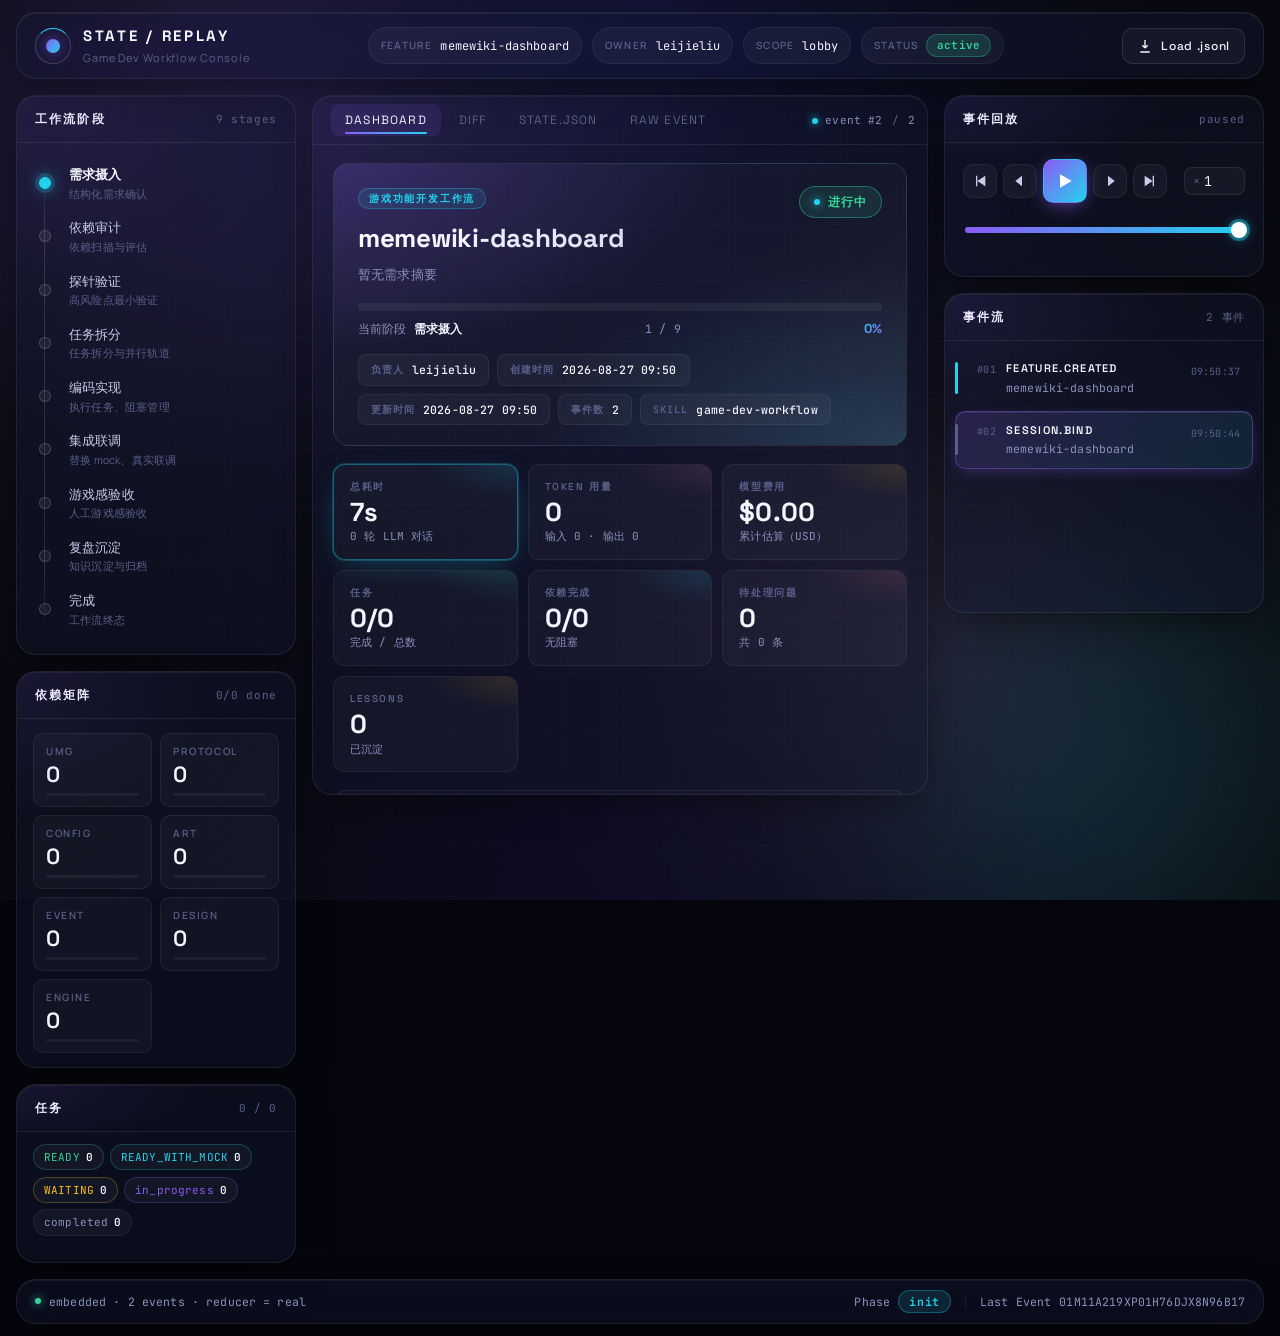
==== commit 16af918f: "feat:add-meme-dashboard" ====
--- a/.record/leijieliu/workflow/memewiki-dashboard/state.html
+++ b/.record/leijieliu/workflow/memewiki-dashboard/state.html
@@ -1841,7 +1841,7 @@
   "feature": "memewiki-dashboard",
   "owner": "leijieliu",
   "createdAt": "2026-08-27T09:50:37Z",
-  "updatedAt": "2026-08-27T09:50:37Z",
+  "updatedAt": "2026-08-27T09:50:44Z",
   "scope": "lobby",
   "workflow_schema": {
     "schema_version": 1,
@@ -1968,7 +1968,7 @@
     "calls": []
   },
   "command_failures": [],
-  "total_duration_ms": 0,
+  "total_duration_ms": 7000,
   "phases_meta": [
     {
       "id": "init",
@@ -2007,8 +2007,8 @@
       "name": "完成"
     }
   ],
-  "event_count": 1,
-  "last_event_id": "01M11A1V94P1K8TH4TME42GKSY",
+  "event_count": 2,
+  "last_event_id": "01M11A219XP01H76DJX8N96B17",
   "_corrupted_count": 0
 };
 /* STATE_END */
@@ -2113,6 +2113,17 @@
       "skill_id": "game-dev-workflow"
     },
     "cause": null
+  },
+  {
+    "id": "01M11A219XP01H76DJX8N96B17",
+    "ts": "2026-08-27T09:50:44Z",
+    "actor": "leijieliu",
+    "type": "session.bind",
+    "payload": {
+      "session_id": "01a0420d-80b8-7f22-8646-7b53f08ecc57",
+      "feature": "memewiki-dashboard"
+    },
+    "cause": null
   }
 ];
 /* EVENTS_END */
